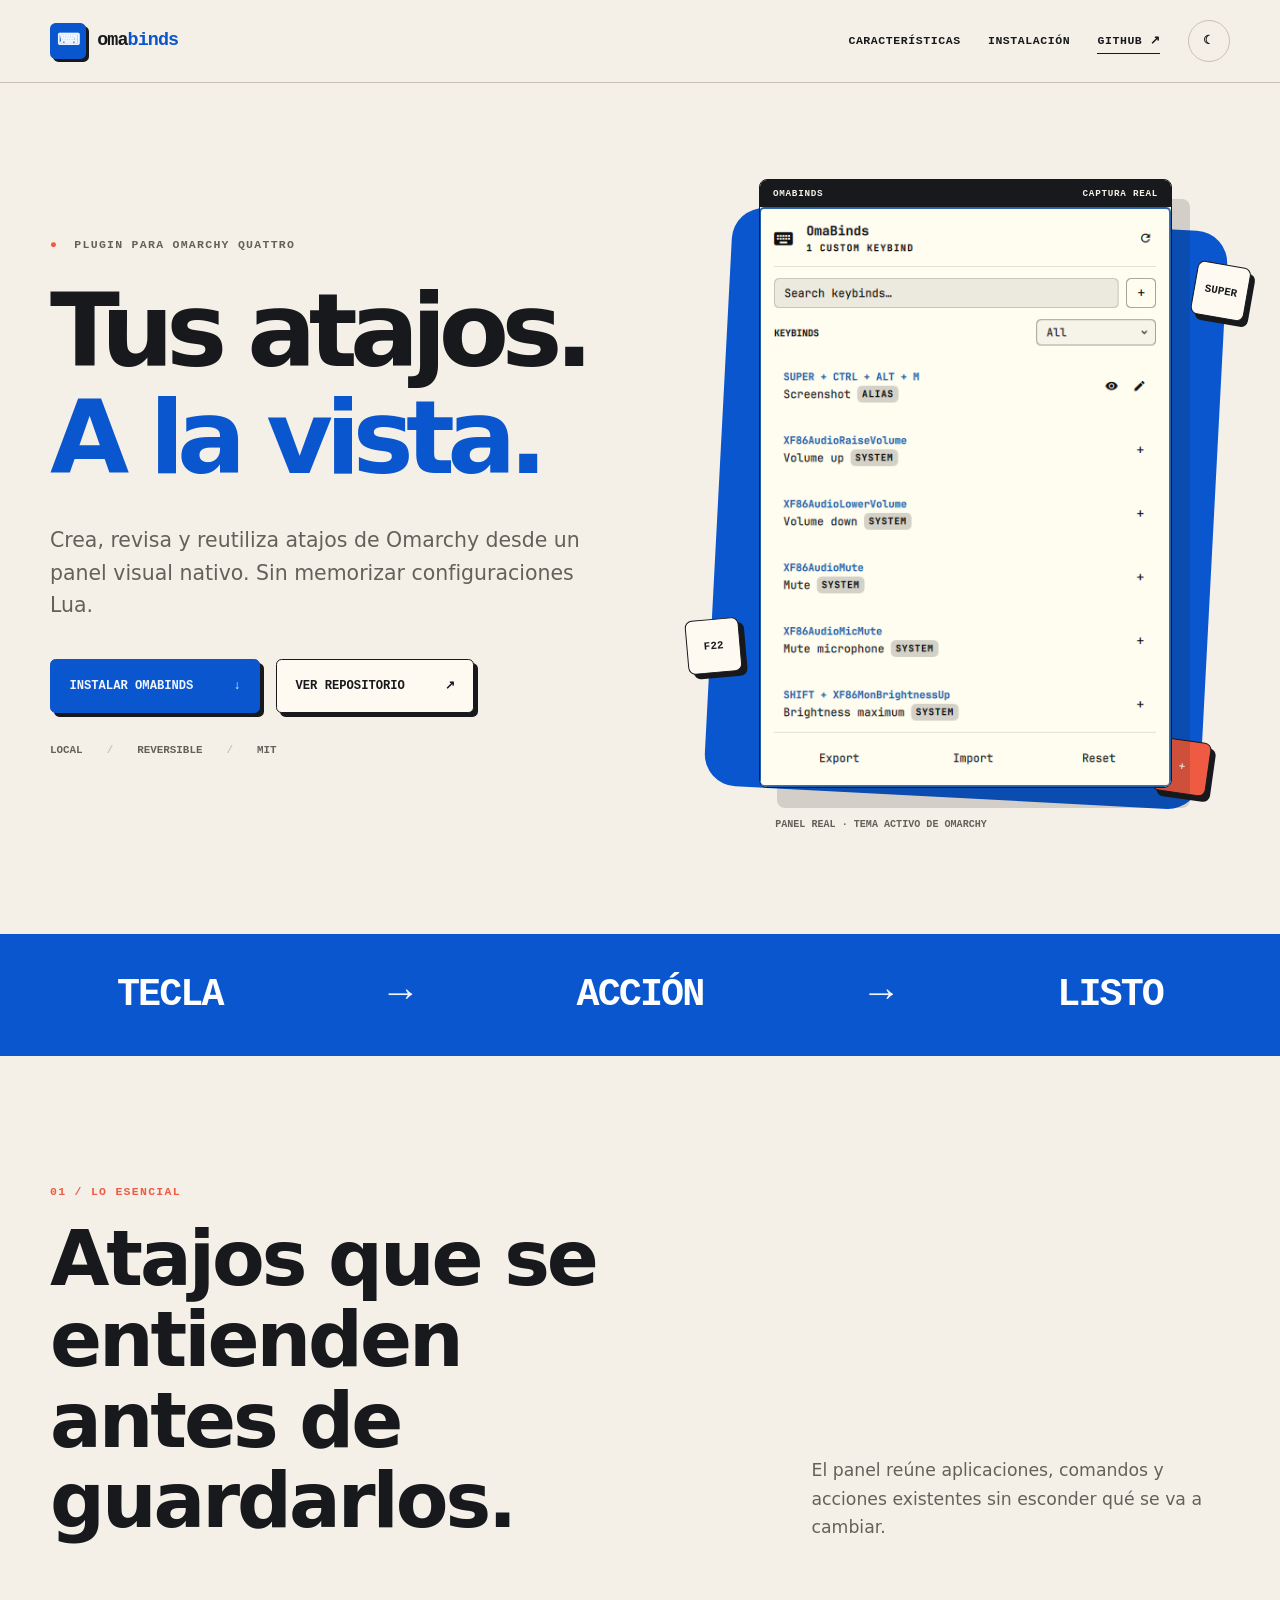
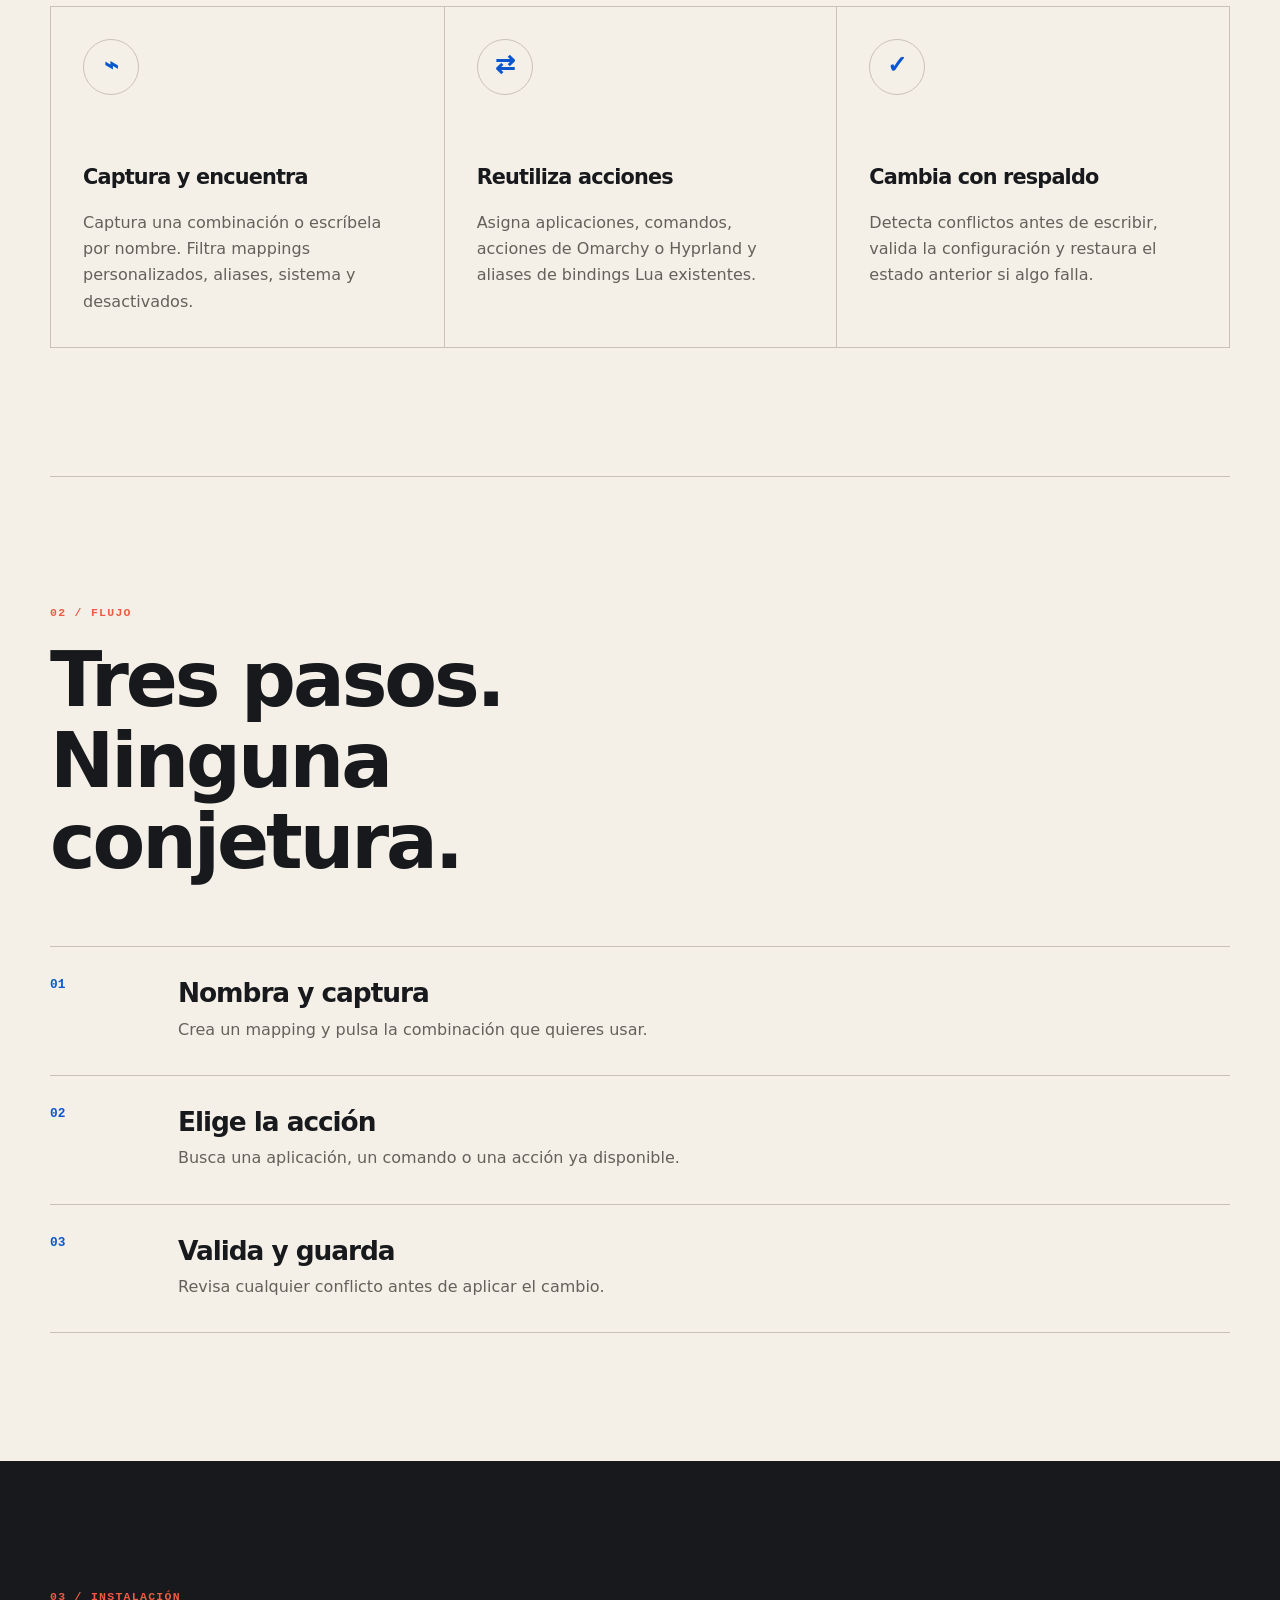
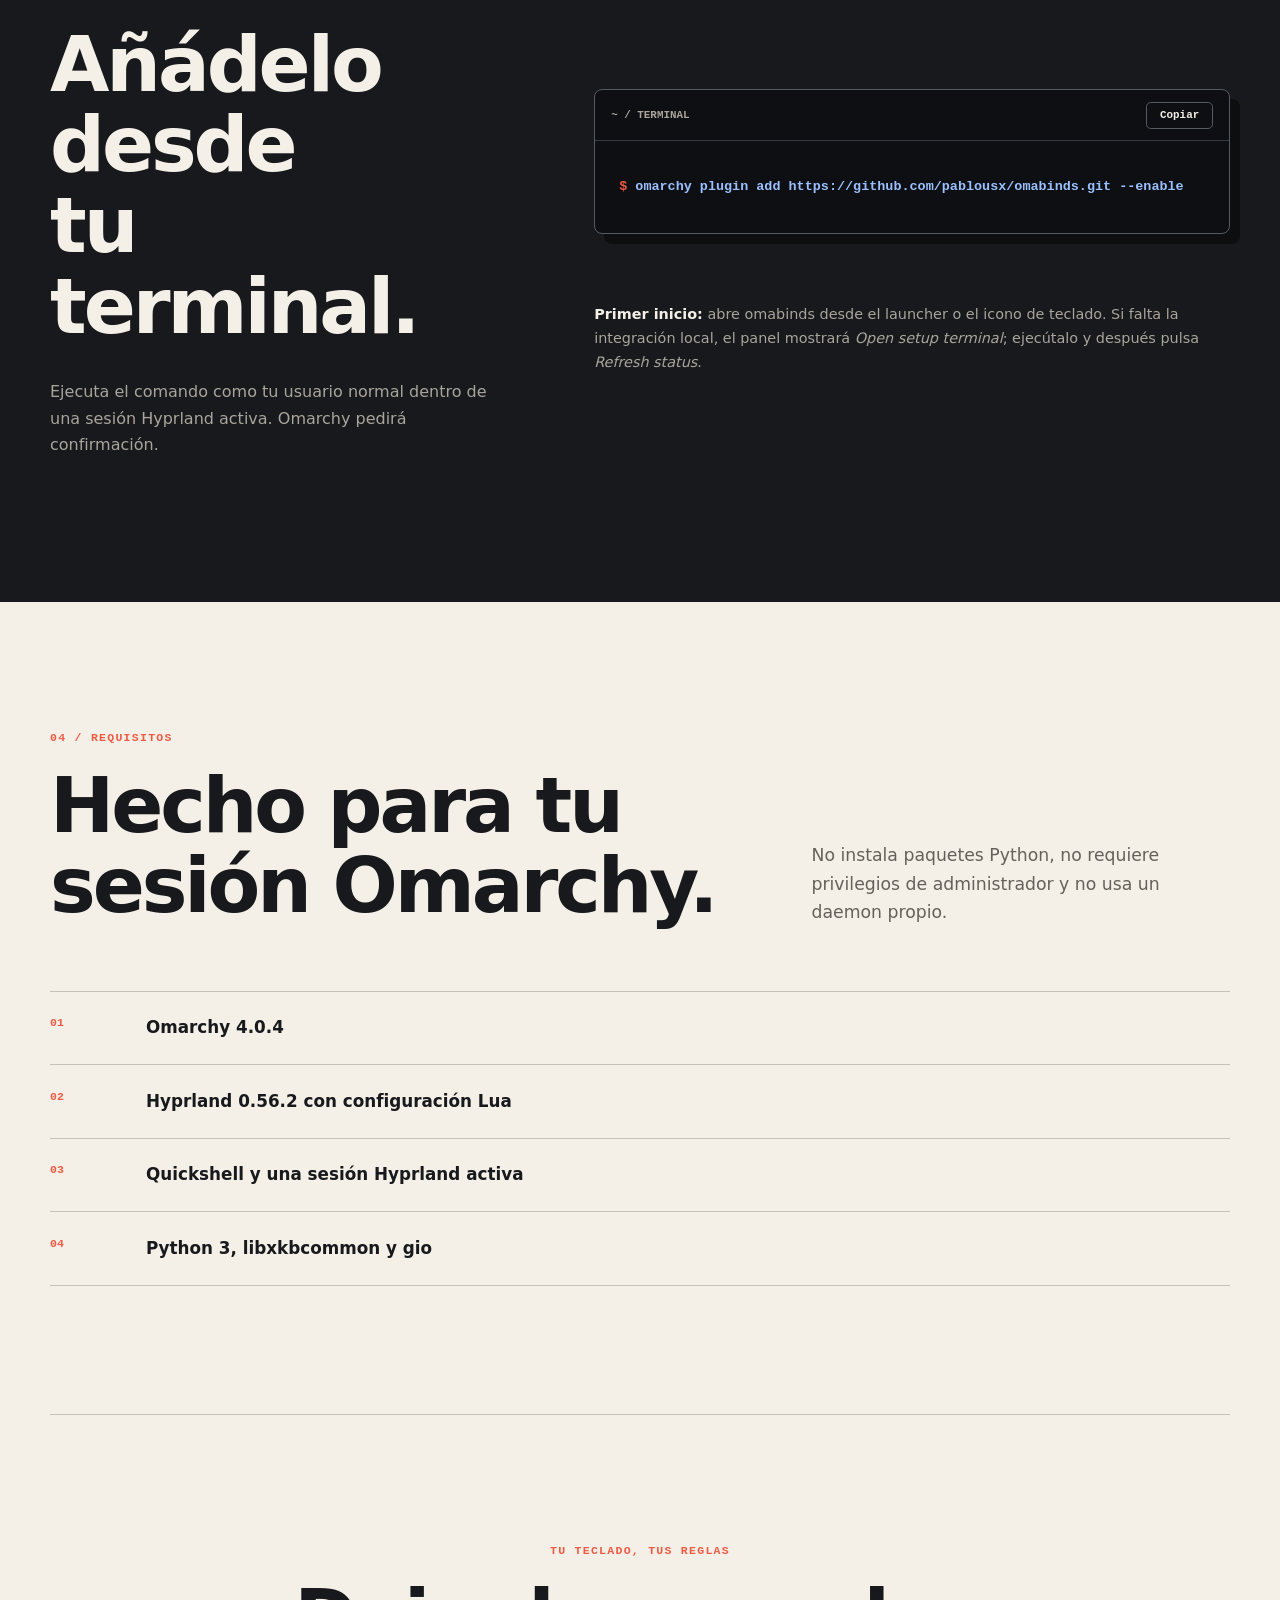
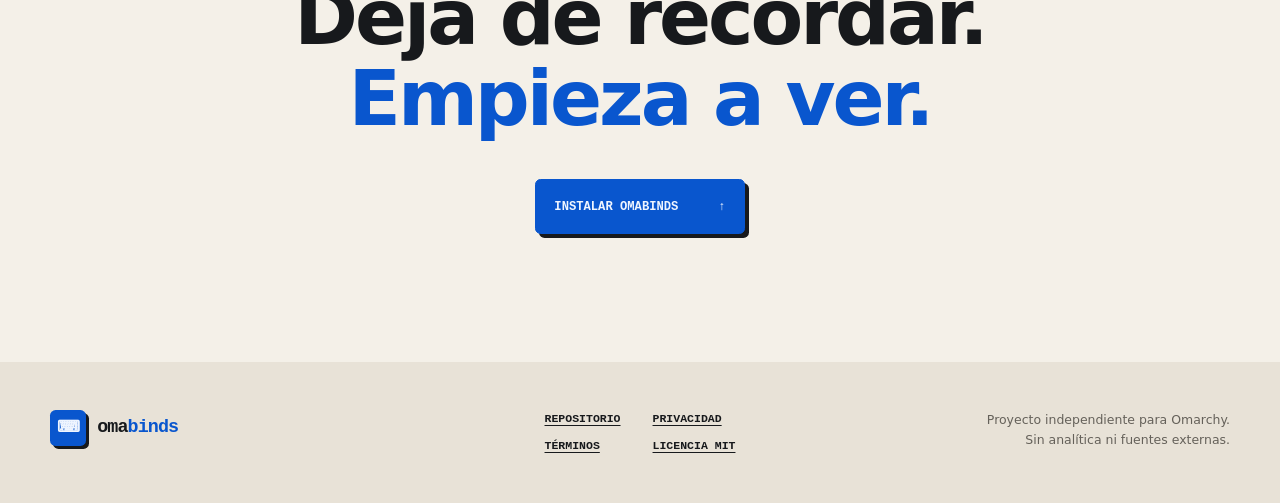
==== docs/index.html @ 2cf9dc83 "Add omabinds project website" ====
<!doctype html>
<html lang="es" data-theme="auto">
  <head>
    <meta charset="utf-8" />
    <meta name="viewport" content="width=device-width, initial-scale=1" />
    <meta name="description" content="Crea, revisa y reutiliza atajos de Omarchy desde un panel visual nativo." />
    <meta name="theme-color" content="#f4f0e8" />
    <meta name="referrer" content="strict-origin-when-cross-origin" />
    <meta property="og:type" content="website" />
    <meta property="og:title" content="omabinds — Tus atajos, a la vista" />
    <meta property="og:description" content="Un panel visual para crear y mantener atajos de Omarchy." />
    <meta property="og:url" content="https://pablousx.github.io/omabinds/" />
    <link rel="canonical" href="https://pablousx.github.io/omabinds/" />
    <link rel="icon" href="assets/favicon.svg" type="image/svg+xml" />
    <link rel="stylesheet" href="assets/site.css" />
    <script src="assets/site.js" defer></script>
    <title>omabinds — Tus atajos, a la vista</title>
  </head>
  <body>
    <a class="skip-link" href="#contenido">Saltar al contenido</a>
    <header class="site-header">
      <div class="shell header-inner">
        <a class="brand" href="index.html" aria-label="Inicio de omabinds">
          <span class="brand-key" aria-hidden="true">⌨</span>
          <span>oma<span>binds</span></span>
        </a>
        <nav class="site-nav" aria-label="Navegación principal">
          <a href="#caracteristicas">Características</a>
          <a href="#instalacion">Instalación</a>
          <a class="repo-link" href="https://github.com/pablousx/omabinds">GitHub <span aria-hidden="true">↗</span></a>
          <button class="theme-toggle" type="button" data-theme-toggle hidden>
            <span aria-hidden="true" data-theme-icon>◐</span>
            <span class="sr-only" data-theme-label>Cambiar tema</span>
          </button>
        </nav>
      </div>
    </header>

    <main id="contenido" tabindex="-1">
      <section class="hero shell" aria-labelledby="hero-title">
        <div class="hero-copy">
          <p class="kicker"><span aria-hidden="true">●</span> Plugin para Omarchy Quattro</p>
          <h1 id="hero-title">Tus atajos.<br /><span>A la vista.</span></h1>
          <p class="lede">Crea, revisa y reutiliza atajos de Omarchy desde un panel visual nativo. Sin memorizar configuraciones Lua.</p>
          <div class="hero-actions">
            <a class="button primary" href="#instalacion">Instalar omabinds <span aria-hidden="true">↓</span></a>
            <a class="button quiet" href="https://github.com/pablousx/omabinds">Ver repositorio <span aria-hidden="true">↗</span></a>
          </div>
          <ul class="hero-facts" aria-label="Resumen">
            <li>Local</li>
            <li>Reversible</li>
            <li>MIT</li>
          </ul>
        </div>

        <figure class="product-shot">
          <div class="shot-backdrop" aria-hidden="true">
            <span class="key key-a">SUPER</span>
            <span class="key key-b">F22</span>
            <span class="key key-c">+</span>
          </div>
          <div class="shot-frame">
            <div class="shot-bar"><span>omabinds</span><span>captura real</span></div>
            <img src="preview.png" width="439" height="620" alt="Panel real de omabinds mostrando un atajo personalizado y acciones del sistema" />
          </div>
          <figcaption>Panel real · Tema activo de Omarchy</figcaption>
        </figure>
      </section>

      <section class="statement" aria-label="Propuesta">
        <div class="shell statement-inner">
          <p>TECLA</p><span aria-hidden="true">→</span><p>ACCIÓN</p><span aria-hidden="true">→</span><p>LISTO</p>
        </div>
      </section>

      <section class="section shell" id="caracteristicas" aria-labelledby="features-title">
        <div class="section-heading">
          <div><p class="section-index">01 / LO ESENCIAL</p><h2 id="features-title">Atajos que se entienden<br />antes de guardarlos.</h2></div>
          <p>El panel reúne aplicaciones, comandos y acciones existentes sin esconder qué se va a cambiar.</p>
        </div>
        <div class="feature-grid">
          <article>
            <span class="feature-icon" aria-hidden="true">⌁</span>
            <h3>Captura y encuentra</h3>
            <p>Captura una combinación o escríbela por nombre. Filtra mappings personalizados, aliases, sistema y desactivados.</p>
          </article>
          <article>
            <span class="feature-icon" aria-hidden="true">⇄</span>
            <h3>Reutiliza acciones</h3>
            <p>Asigna aplicaciones, comandos, acciones de Omarchy o Hyprland y aliases de bindings Lua existentes.</p>
          </article>
          <article>
            <span class="feature-icon" aria-hidden="true">✓</span>
            <h3>Cambia con respaldo</h3>
            <p>Detecta conflictos antes de escribir, valida la configuración y restaura el estado anterior si algo falla.</p>
          </article>
        </div>
      </section>

      <section class="section workflow shell" aria-labelledby="workflow-title">
        <div class="section-heading">
          <div><p class="section-index">02 / FLUJO</p><h2 id="workflow-title">Tres pasos.<br />Ninguna conjetura.</h2></div>
        </div>
        <ol class="steps">
          <li><span>01</span><div><h3>Nombra y captura</h3><p>Crea un mapping y pulsa la combinación que quieres usar.</p></div></li>
          <li><span>02</span><div><h3>Elige la acción</h3><p>Busca una aplicación, un comando o una acción ya disponible.</p></div></li>
          <li><span>03</span><div><h3>Valida y guarda</h3><p>Revisa cualquier conflicto antes de aplicar el cambio.</p></div></li>
        </ol>
      </section>

      <section class="install-section" id="instalacion" aria-labelledby="install-title">
        <div class="shell install-grid">
          <div>
            <p class="section-index">03 / INSTALACIÓN</p>
            <h2 id="install-title">Añádelo desde<br />tu terminal.</h2>
            <p class="install-intro">Ejecuta el comando como tu usuario normal dentro de una sesión Hyprland activa. Omarchy pedirá confirmación.</p>
          </div>
          <div>
            <div class="terminal">
              <div class="terminal-head"><span>~ / terminal</span><button type="button" data-copy hidden>Copiar</button></div>
              <pre><code id="install-command">omarchy plugin add https://github.com/pablousx/omabinds.git --enable</code></pre>
            </div>
            <p class="copy-status" data-copy-status role="status"></p>
            <p class="setup-note"><strong>Primer inicio:</strong> abre omabinds desde el launcher o el icono de teclado. Si falta la integración local, el panel mostrará <em>Open setup terminal</em>; ejecútalo y después pulsa <em>Refresh status</em>.</p>
          </div>
        </div>
      </section>

      <section class="section requirements shell" aria-labelledby="requirements-title">
        <div class="section-heading">
          <div><p class="section-index">04 / REQUISITOS</p><h2 id="requirements-title">Hecho para tu<br />sesión Omarchy.</h2></div>
          <p>No instala paquetes Python, no requiere privilegios de administrador y no usa un daemon propio.</p>
        </div>
        <ul class="requirement-list">
          <li><span>01</span><strong>Omarchy 4.0.4</strong></li>
          <li><span>02</span><strong>Hyprland 0.56.2 con configuración Lua</strong></li>
          <li><span>03</span><strong>Quickshell y una sesión Hyprland activa</strong></li>
          <li><span>04</span><strong>Python 3, libxkbcommon y gio</strong></li>
        </ul>
      </section>

      <section class="closing">
        <div class="shell closing-inner">
          <p class="section-index">TU TECLADO, TUS REGLAS</p>
          <h2>Deja de recordar.<br /><span>Empieza a ver.</span></h2>
          <a class="button primary" href="#instalacion">Instalar omabinds <span aria-hidden="true">↑</span></a>
        </div>
      </section>
    </main>

    <footer class="site-footer">
      <div class="shell footer-grid">
        <a class="brand" href="index.html"><span class="brand-key" aria-hidden="true">⌨</span><span>oma<span>binds</span></span></a>
        <nav aria-label="Enlaces del proyecto">
          <a href="https://github.com/pablousx/omabinds">Repositorio</a>
          <a href="privacy.html">Privacidad</a>
          <a href="terms.html">Términos</a>
          <a href="LICENSE.txt">Licencia MIT</a>
        </nav>
        <p>Proyecto independiente para Omarchy.<br />Sin analítica ni fuentes externas.</p>
      </div>
    </footer>
  </body>
</html>
---- docs/assets/site.css ----
:root {
  color-scheme: light dark;
  --paper: #f4f0e8;
  --paper-2: #e8e2d7;
  --ink: #17191c;
  --muted: #65615a;
  --line: #c9c1b5;
  --blue: #0956ce;
  --blue-ink: #eff5ff;
  --coral: #ef5a42;
  --panel: #fffaf1;
  --shadow: rgba(24, 22, 18, 0.15);
  --mono: ui-monospace, "SFMono-Regular", Consolas, "Liberation Mono", monospace;
  --sans: Inter, ui-sans-serif, system-ui, -apple-system, BlinkMacSystemFont, "Segoe UI", sans-serif;
}

@media (prefers-color-scheme: dark) {
  :root:not([data-theme="light"]) {
    --paper: #101318;
    --paper-2: #191d23;
    --ink: #f1ede4;
    --muted: #aaa59c;
    --line: #353b43;
    --blue: #78aaff;
    --blue-ink: #0b1730;
    --coral: #ff755f;
    --panel: #151920;
    --shadow: rgba(0, 0, 0, 0.35);
  }
}

:root[data-theme="dark"] {
  --paper: #101318;
  --paper-2: #191d23;
  --ink: #f1ede4;
  --muted: #aaa59c;
  --line: #353b43;
  --blue: #78aaff;
  --blue-ink: #0b1730;
  --coral: #ff755f;
  --panel: #151920;
  --shadow: rgba(0, 0, 0, 0.35);
}

* { box-sizing: border-box; }
html { scroll-behavior: smooth; scroll-padding-top: 1rem; }
body { margin: 0; color: var(--ink); background: var(--paper); font: 16px/1.65 var(--sans); -webkit-font-smoothing: antialiased; }
a { color: inherit; text-underline-offset: .24em; }
button { color: inherit; font: inherit; }
img { display: block; max-width: 100%; height: auto; }
h1, h2, h3, p, figure { margin-top: 0; }
h1, h2, h3 { line-height: 1.05; letter-spacing: -.04em; }
.shell { width: min(1180px, calc(100% - 48px)); margin-inline: auto; }
.sr-only { position: absolute; width: 1px; height: 1px; padding: 0; margin: -1px; overflow: hidden; clip: rect(0, 0, 0, 0); white-space: nowrap; border: 0; }
.skip-link { position: fixed; z-index: 20; top: .75rem; left: .75rem; padding: .7rem 1rem; background: var(--ink); color: var(--paper); transform: translateY(-160%); }
.skip-link:focus { transform: none; }
:focus-visible { outline: 3px solid var(--coral); outline-offset: 4px; }
::selection { background: var(--coral); color: #111; }

.site-header { border-bottom: 1px solid var(--line); }
.header-inner { min-height: 82px; display: flex; align-items: center; justify-content: space-between; gap: 2rem; }
.brand { display: inline-flex; align-items: center; gap: .7rem; font: 800 1.15rem/1 var(--mono); text-decoration: none; letter-spacing: -.05em; }
.brand > span:last-child > span { color: var(--blue); }
.brand-key { display: grid; place-items: center; width: 2.25rem; aspect-ratio: 1; color: var(--blue-ink); background: var(--blue); border-radius: .35rem; font-size: 1rem; box-shadow: 3px 3px 0 var(--ink); }
.site-nav { display: flex; align-items: center; gap: 1.7rem; font: 700 .72rem/1 var(--mono); text-transform: uppercase; letter-spacing: .05em; }
.site-nav a { text-decoration: none; }
.site-nav a:hover { color: var(--blue); }
.repo-link { border-bottom: 1px solid currentColor; padding-block: .45rem; }
.theme-toggle { display: grid; place-items: center; width: 2.65rem; height: 2.65rem; padding: 0; border: 1px solid var(--line); border-radius: 50%; background: transparent; cursor: pointer; }
.theme-toggle:hover { border-color: var(--blue); color: var(--blue); }

.hero { min-height: 700px; display: grid; grid-template-columns: 1.03fr .97fr; align-items: center; gap: clamp(3rem, 7vw, 7rem); padding-block: 5rem 6.5rem; }
.kicker, .section-index { font: 800 .72rem/1.4 var(--mono); letter-spacing: .11em; text-transform: uppercase; }
.kicker { color: var(--muted); margin-bottom: 1.5rem; }
.kicker span { color: var(--coral); margin-right: .5rem; }
.hero h1 { margin: 0; font-size: clamp(4rem, 8vw, 7.5rem); font-weight: 850; letter-spacing: -.075em; }
.hero h1 span, .closing h2 span { color: var(--blue); }
.lede { max-width: 37rem; margin: 2rem 0 0; color: var(--muted); font-size: clamp(1.05rem, 1.6vw, 1.35rem); line-height: 1.6; }
.hero-actions { display: flex; flex-wrap: wrap; align-items: center; gap: 1rem; margin-top: 2.3rem; }
.button { min-height: 3.4rem; display: inline-flex; align-items: center; justify-content: space-between; gap: 2.5rem; padding: .85rem 1.15rem; border: 1px solid var(--ink); border-radius: .35rem; font: 800 .76rem/1 var(--mono); text-transform: uppercase; text-decoration: none; box-shadow: 4px 4px 0 var(--ink); transition: transform .15s ease, box-shadow .15s ease; }
.button:hover { transform: translate(-2px, -2px); box-shadow: 6px 6px 0 var(--ink); }
.button.primary { color: var(--blue-ink); background: var(--blue); border-color: var(--blue); }
.button.quiet { background: var(--panel); }
.hero-facts { display: flex; gap: 1.5rem; padding: 0; margin: 2rem 0 0; list-style: none; color: var(--muted); font: 700 .68rem/1 var(--mono); text-transform: uppercase; }
.hero-facts li + li::before { content: "/"; margin-right: 1.5rem; color: var(--line); }

.product-shot { position: relative; width: min(100%, 31rem); justify-self: center; margin: 0; padding: 1rem 2.6rem 0; }
.shot-backdrop { position: absolute; inset: 3.5rem 0 2rem; background: var(--blue); border-radius: 2rem; transform: rotate(3deg); }
.shot-frame { position: relative; overflow: hidden; width: min(100%, 439px); margin: auto; border: 1px solid var(--ink); border-radius: .5rem; background: #fffbef; box-shadow: 18px 20px 0 var(--shadow); }
.shot-bar { display: flex; justify-content: space-between; padding: .55rem .8rem; color: #f6f0e5; background: #17191c; font: 700 .58rem/1 var(--mono); text-transform: uppercase; letter-spacing: .08em; }
.shot-frame img { width: 100%; }
.product-shot figcaption { position: relative; margin: 2rem 0 0 1rem; color: var(--muted); font: 700 .63rem/1 var(--mono); text-transform: uppercase; }
.key { position: absolute; z-index: 2; display: grid; place-items: center; min-width: 3.4rem; min-height: 3.4rem; padding: .5rem; color: #17191c; background: #fffaf1; border: 1px solid #17191c; border-radius: .45rem; box-shadow: 5px 5px 0 #17191c; font: 800 .68rem/1 var(--mono); }
.key-a { top: 2rem; right: -1.4rem; transform: rotate(7deg); }
.key-b { left: -1.5rem; bottom: 7rem; transform: rotate(-8deg); }
.key-c { right: -.5rem; bottom: 1rem; color: #fff; background: var(--coral); transform: rotate(5deg); }

.statement { color: #fff; background: var(--blue); overflow: hidden; }
.statement-inner { min-height: 122px; display: flex; justify-content: space-around; align-items: center; gap: 2rem; font: 850 clamp(1.4rem, 3vw, 2.5rem)/1 var(--mono); letter-spacing: -.05em; }
.statement-inner p { margin: 0; }
.statement-inner span { color: var(--blue-ink); font-size: 2.5rem; }
.section { padding-block: 8rem; }
.section-heading { display: grid; grid-template-columns: 1.25fr .75fr; gap: 4rem; align-items: end; margin-bottom: 4rem; }
.section-index { margin-bottom: 1.2rem; color: var(--coral); }
.section-heading h2, .install-grid h2, .closing h2 { margin: 0; font-size: clamp(2.7rem, 6vw, 5rem); font-weight: 820; }
.section-heading > p { max-width: 31rem; margin: 0; color: var(--muted); font-size: 1.08rem; }
.feature-grid { display: grid; grid-template-columns: repeat(3, 1fr); border: 1px solid var(--line); }
.feature-grid article { min-height: 310px; padding: 2rem; }
.feature-grid article + article { border-left: 1px solid var(--line); }
.feature-icon { display: grid; place-items: center; width: 3.5rem; height: 3.5rem; margin-bottom: 4.5rem; color: var(--blue); border: 1px solid var(--line); border-radius: 50%; font: 800 1.5rem/1 var(--mono); }
.feature-grid h3 { font-size: 1.3rem; }
.feature-grid p { max-width: 25rem; margin: 0; color: var(--muted); }
.workflow { border-top: 1px solid var(--line); }
.steps { margin: 0; padding: 0; list-style: none; border-top: 1px solid var(--line); }
.steps li { display: grid; grid-template-columns: 6rem 1fr; align-items: start; gap: 2rem; padding: 2rem 0; border-bottom: 1px solid var(--line); }
.steps li > span { color: var(--blue); font: 800 .8rem/1 var(--mono); }
.steps h3 { margin: 0 0 .6rem; font-size: 1.65rem; }
.steps p { margin: 0; color: var(--muted); }

.install-section { padding-block: 8rem; color: #f4f0e8; background: #17191c; }
.install-grid { display: grid; grid-template-columns: .82fr 1.18fr; gap: clamp(3rem, 8vw, 8rem); align-items: center; }
.install-intro { max-width: 28rem; margin-top: 2rem; color: #aaa59c; }
.terminal { overflow: hidden; border: 1px solid #555b63; border-radius: .5rem; background: #0d0f13; box-shadow: 10px 10px 0 rgba(0,0,0,.45); }
.terminal-head { display: flex; justify-content: space-between; align-items: center; min-height: 3.2rem; padding: .6rem 1rem; color: #aaa59c; border-bottom: 1px solid #353b43; font: 700 .68rem/1 var(--mono); text-transform: uppercase; }
.terminal-head button { padding: .45rem .8rem; color: #f4f0e8; border: 1px solid #555b63; border-radius: .3rem; background: transparent; cursor: pointer; }
.terminal-head button:hover { color: #0d0f13; background: var(--coral); border-color: var(--coral); }
.terminal pre { overflow-x: auto; margin: 0; padding: 2.1rem 1.5rem; color: #9ac0ff; font: 700 .84rem/1.8 var(--mono); }
.terminal code::before { content: "$ "; color: var(--coral); }
.copy-status { min-height: 1.7rem; margin: .85rem 0 0; color: #aaa59c; font: .72rem/1.5 var(--mono); }
.setup-note { margin: 1.8rem 0 0; color: #aaa59c; font-size: .9rem; }
.setup-note strong { color: #f4f0e8; }
.requirements { border-bottom: 1px solid var(--line); }
.requirement-list { margin: 0; padding: 0; list-style: none; border-top: 1px solid var(--line); }
.requirement-list li { display: grid; grid-template-columns: 5rem 1fr; gap: 1rem; padding: 1.4rem 0; border-bottom: 1px solid var(--line); }
.requirement-list span { color: var(--coral); font: 800 .72rem/1.6 var(--mono); }
.requirement-list strong { font-size: 1.05rem; }
.closing { padding-block: 8rem; text-align: center; }
.closing-inner { display: flex; flex-direction: column; align-items: center; }
.closing h2 { margin-bottom: 2.5rem; }

.site-footer { padding-block: 3rem; background: var(--paper-2); }
.footer-grid { display: grid; grid-template-columns: 1fr auto 1fr; align-items: start; gap: 3rem; }
.site-footer nav { display: grid; grid-template-columns: repeat(2, auto); gap: .65rem 2rem; font: 700 .72rem/1.5 var(--mono); text-transform: uppercase; }
.site-footer nav a:hover { color: var(--blue); }
.site-footer p { justify-self: end; margin: 0; color: var(--muted); font-size: .78rem; text-align: right; }

.legal-main { padding-block: 5rem 8rem; }
.legal-hero { max-width: 800px; margin-bottom: 4rem; }
.breadcrumb { color: var(--muted); font: 700 .72rem/1.5 var(--mono); text-transform: uppercase; }
.legal-hero h1 { margin: 1.5rem 0; font-size: clamp(3.4rem, 8vw, 7rem); }
.legal-hero .lede { margin-top: 0; }
.legal-layout { display: grid; grid-template-columns: 14rem minmax(0, 48rem); gap: clamp(3rem, 8vw, 8rem); align-items: start; }
.legal-nav { position: sticky; top: 2rem; display: grid; gap: .8rem; font: 700 .68rem/1.5 var(--mono); text-transform: uppercase; }
.legal-nav a { color: var(--muted); text-decoration: none; }
.legal-nav a:hover { color: var(--blue); }
.legal-body section { padding-block: 2rem; border-top: 1px solid var(--line); }
.legal-body h2 { font-size: 1.7rem; }
.legal-body p, .legal-body li { color: var(--muted); }
.legal-body strong, .legal-body a { color: var(--ink); }
.legal-callout { padding: 1.5rem; margin-bottom: 2rem; border-left: 5px solid var(--blue); background: var(--paper-2); }
.legal-callout p { margin: 0; }
.legal-end { display: flex; justify-content: space-between; gap: 2rem; padding-top: 2rem; border-top: 1px solid var(--line); font: 700 .72rem/1.5 var(--mono); text-transform: uppercase; }

@media (max-width: 850px) {
  .site-nav > a:not(.repo-link) { display: none; }
  .hero { min-height: 0; grid-template-columns: 1fr; padding-block: 4rem; }
  .hero-copy { max-width: 650px; }
  .product-shot { width: min(100%, 28rem); }
  .section-heading, .install-grid { grid-template-columns: 1fr; gap: 2rem; }
  .feature-grid { grid-template-columns: 1fr; }
  .feature-grid article { min-height: auto; }
  .feature-grid article + article { border-left: 0; border-top: 1px solid var(--line); }
  .feature-icon { margin-bottom: 2.5rem; }
  .footer-grid { grid-template-columns: 1fr 1fr; }
  .site-footer p { grid-column: 1 / -1; justify-self: start; text-align: left; }
  .legal-layout { grid-template-columns: 1fr; }
  .legal-nav { position: static; }
}

@media (max-width: 560px) {
  .shell { width: min(100% - 30px, 1180px); }
  .header-inner { min-height: 70px; }
  .site-nav { gap: .75rem; }
  .repo-link { font-size: 0; }
  .repo-link span { font-size: 1rem; }
  .hero { padding-block: 3.2rem 4.5rem; }
  .hero h1 { font-size: clamp(3.2rem, 17vw, 5rem); }
  .hero-actions { align-items: stretch; flex-direction: column; }
  .button { width: 100%; }
  .hero-facts { gap: .7rem; }
  .hero-facts li + li::before { margin-right: .7rem; }
  .product-shot { padding-inline: 1.5rem; }
  .key-a { right: .75rem; }
  .key-b { left: -.3rem; }
  .key-c { right: .5rem; }
  .statement-inner { min-height: 90px; gap: .6rem; font-size: 1rem; }
  .statement-inner span { font-size: 1.4rem; }
  .section, .install-section, .closing { padding-block: 5rem; }
  .section-heading { margin-bottom: 2.5rem; }
  .section-heading h2, .install-grid h2, .closing h2 { font-size: 2.8rem; }
  .steps li { grid-template-columns: 2.5rem 1fr; gap: .5rem; }
  .terminal pre { padding: 1.5rem 1rem; font-size: .72rem; white-space: pre-wrap; overflow-wrap: anywhere; }
  .requirement-list li { grid-template-columns: 2.5rem 1fr; }
  .footer-grid { grid-template-columns: 1fr; }
  .site-footer nav { grid-template-columns: 1fr 1fr; }
  .legal-main { padding-block: 3rem 5rem; }
  .legal-end { flex-direction: column; }
}

@media (prefers-reduced-motion: reduce) {
  html { scroll-behavior: auto; }
  *, *::before, *::after { transition-duration: .01ms !important; animation-duration: .01ms !important; }
}

@media (forced-colors: active) {
  .brand-key, .button, .shot-backdrop, .statement { forced-color-adjust: none; }
}
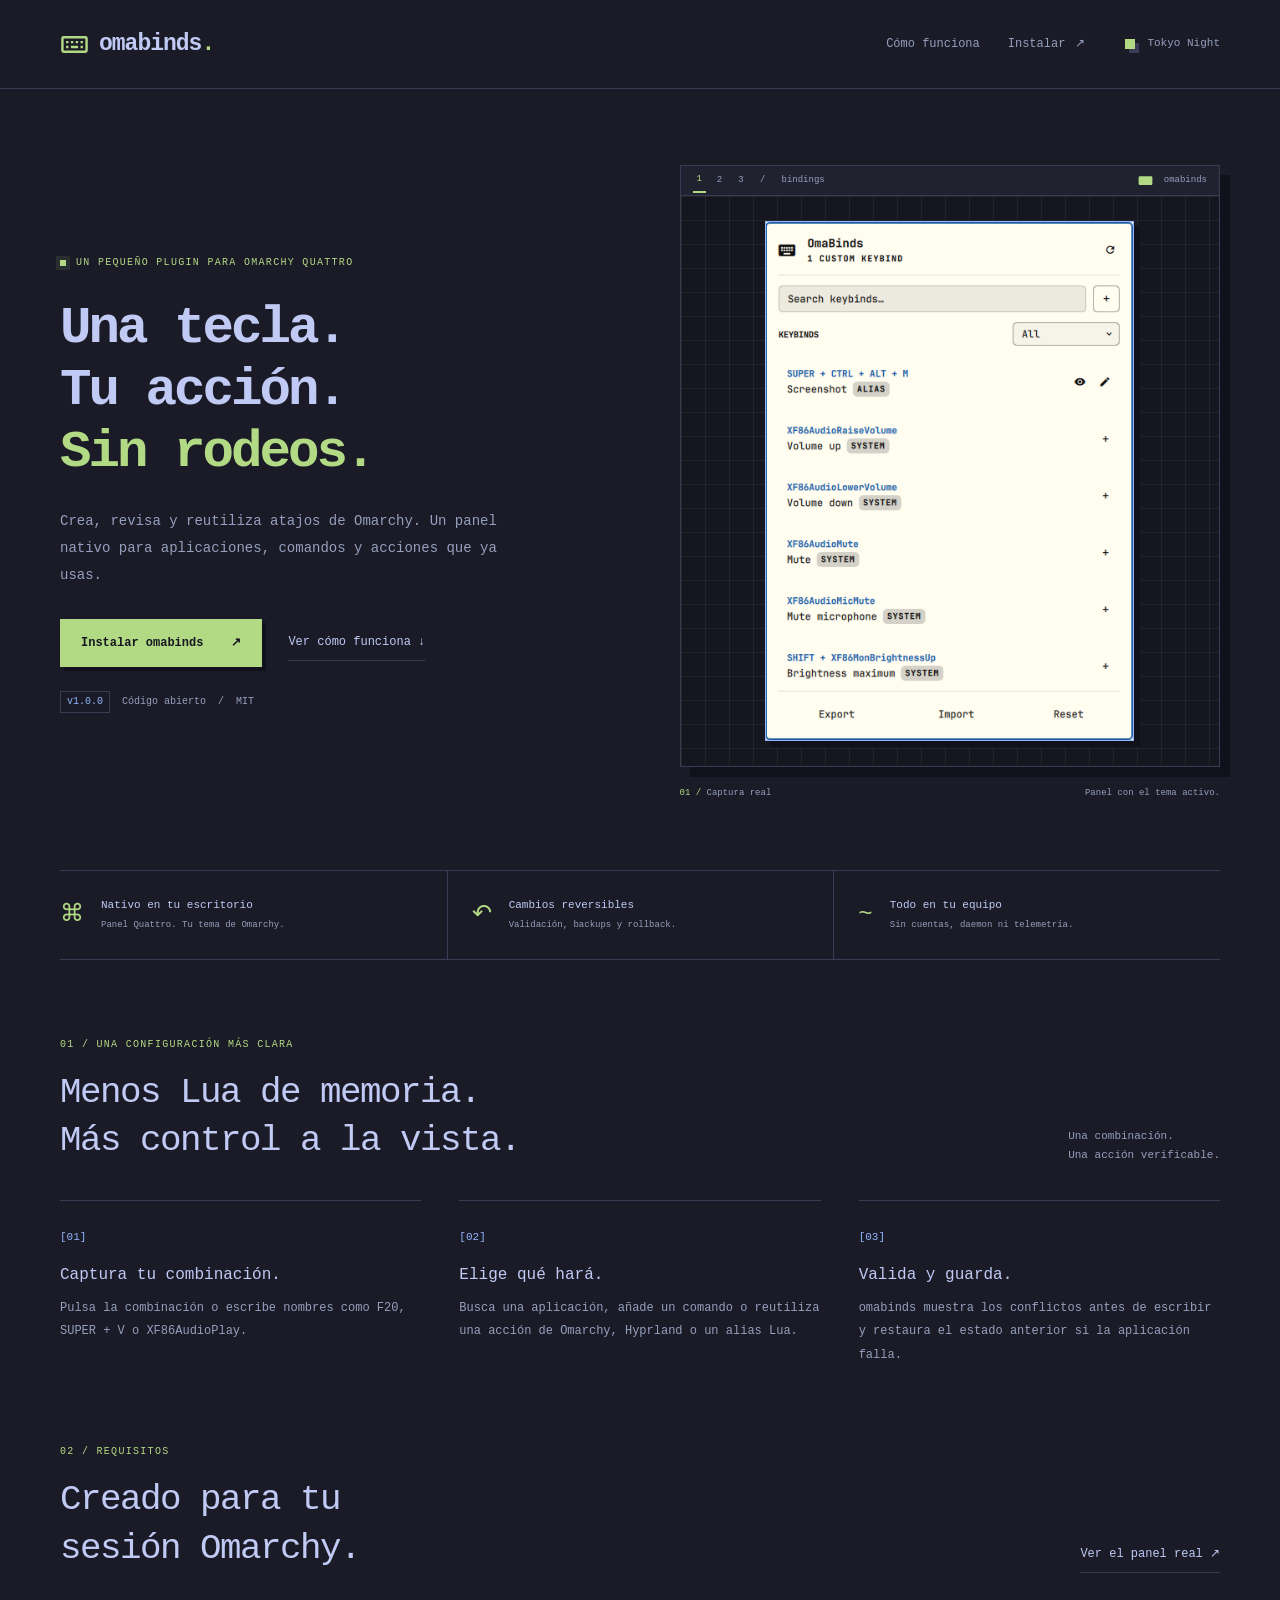
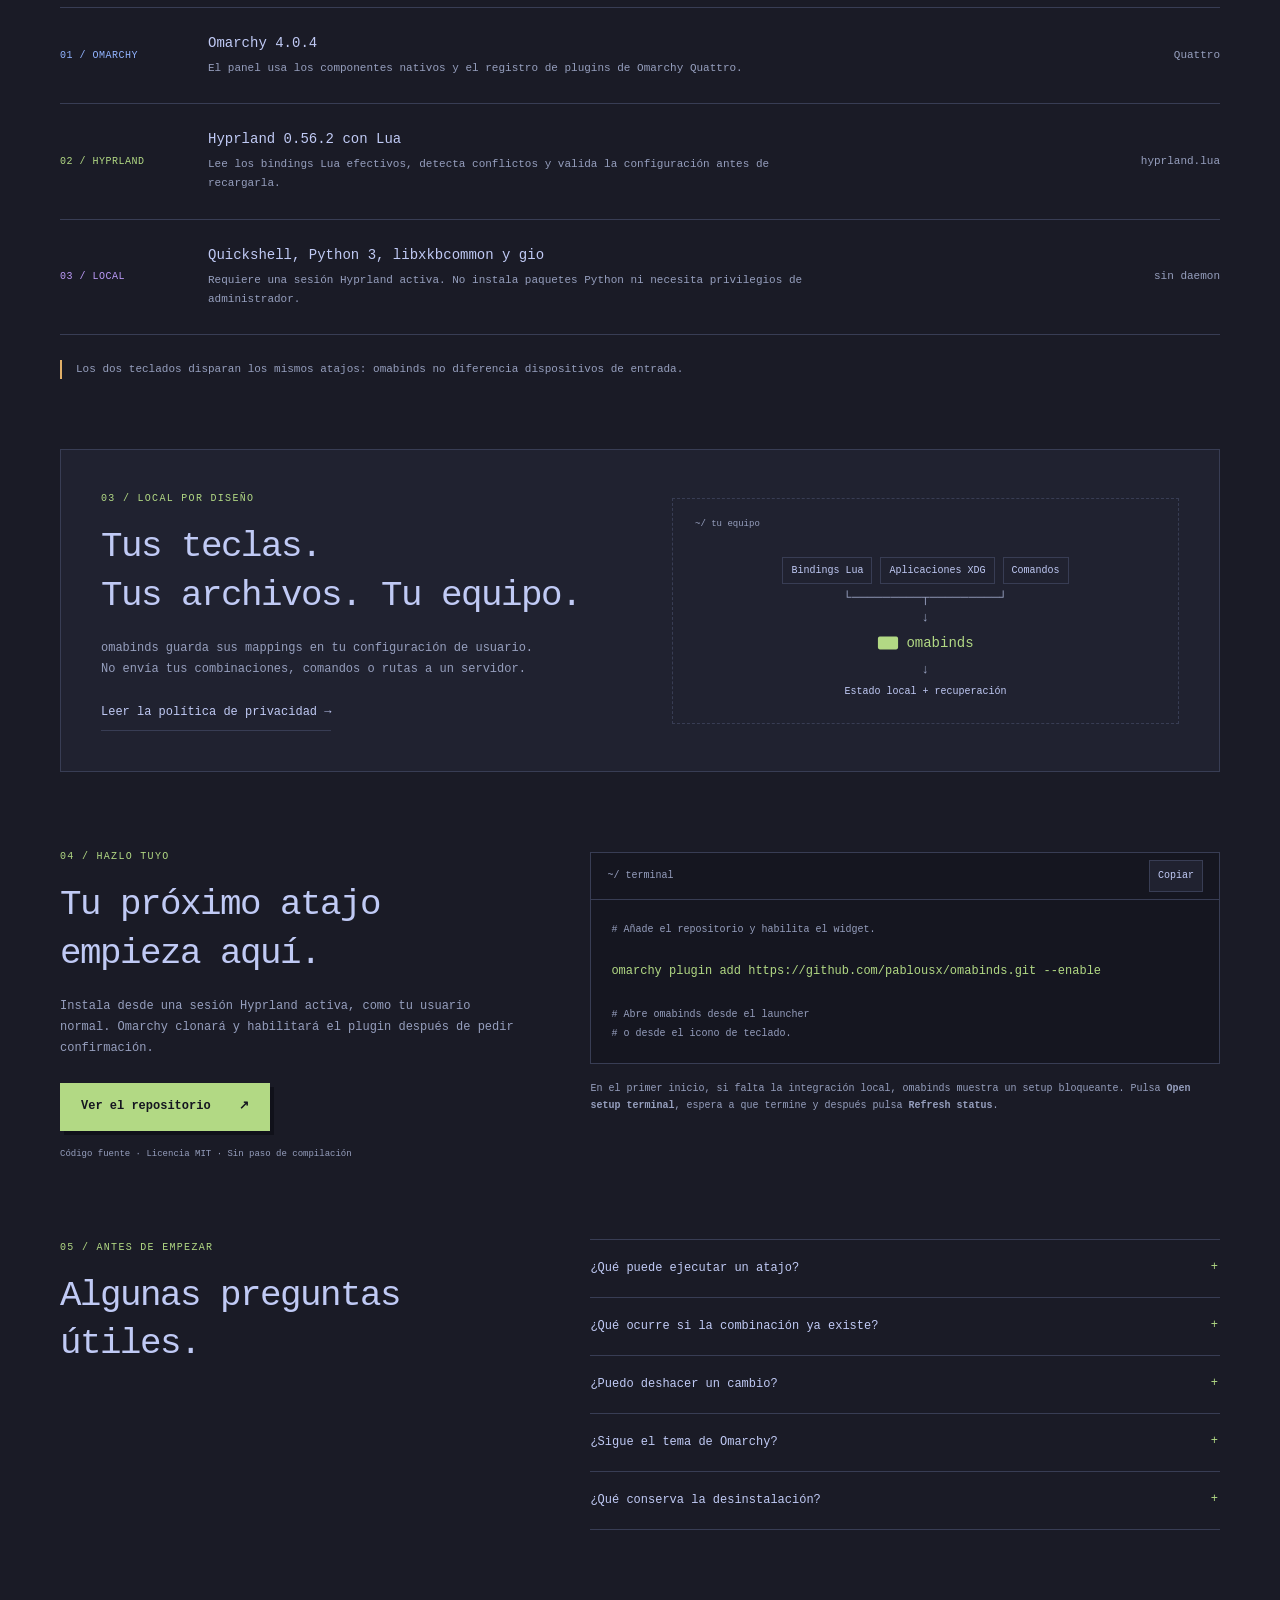
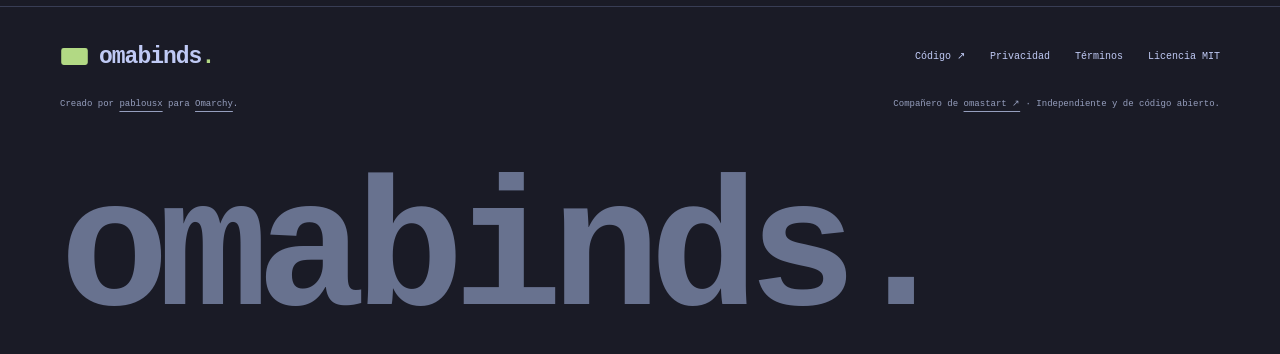
==== commit 70648bbf: "Match omastart website UI" ====
--- a/docs/index.html
+++ b/docs/index.html
@@ -1,163 +1,149 @@
 <!doctype html>
-<html lang="es" data-theme="auto">
+<html lang="es" data-theme="night">
   <head>
     <meta charset="utf-8" />
     <meta name="viewport" content="width=device-width, initial-scale=1" />
     <meta name="description" content="Crea, revisa y reutiliza atajos de Omarchy desde un panel visual nativo." />
-    <meta name="theme-color" content="#f4f0e8" />
+    <meta name="theme-color" content="#1a1b26" />
     <meta name="referrer" content="strict-origin-when-cross-origin" />
     <meta property="og:type" content="website" />
-    <meta property="og:title" content="omabinds — Tus atajos, a la vista" />
-    <meta property="og:description" content="Un panel visual para crear y mantener atajos de Omarchy." />
+    <meta property="og:title" content="omabinds — Una tecla. Tu acción." />
+    <meta property="og:description" content="Crea, revisa y reutiliza atajos de Omarchy desde un panel visual nativo." />
+    <meta property="og:site_name" content="omabinds" />
     <meta property="og:url" content="https://pablousx.github.io/omabinds/" />
     <link rel="canonical" href="https://pablousx.github.io/omabinds/" />
+    <title>omabinds — Una tecla. Tu acción.</title>
     <link rel="icon" href="assets/favicon.svg" type="image/svg+xml" />
     <link rel="stylesheet" href="assets/site.css" />
     <script src="assets/site.js" defer></script>
-    <title>omabinds — Tus atajos, a la vista</title>
   </head>
   <body>
-    <a class="skip-link" href="#contenido">Saltar al contenido</a>
+    <a class="skip-link" href="#main">Saltar al contenido</a>
     <header class="site-header">
-      <div class="shell header-inner">
+      <div class="container header-inner">
         <a class="brand" href="index.html" aria-label="Inicio de omabinds">
-          <span class="brand-key" aria-hidden="true">⌨</span>
-          <span>oma<span>binds</span></span>
+          <svg viewBox="0 0 24 24" fill="currentColor" aria-hidden="true"><path d="M3 5h18a2 2 0 0 1 2 2v10a2 2 0 0 1-2 2H3a2 2 0 0 1-2-2V7a2 2 0 0 1 2-2Zm0 2v10h18V7H3Zm2 2h2v2H5V9Zm4 0h2v2H9V9Zm4 0h2v2h-2V9Zm4 0h2v2h-2V9ZM5 13h2v2H5v-2Zm4 0h6v2H9v-2Zm8 0h2v2h-2v-2Z" /></svg>
+          <span>omabinds<span class="accent">.</span></span>
         </a>
         <nav class="site-nav" aria-label="Navegación principal">
-          <a href="#caracteristicas">Características</a>
-          <a href="#instalacion">Instalación</a>
-          <a class="repo-link" href="https://github.com/pablousx/omabinds">GitHub <span aria-hidden="true">↗</span></a>
-          <button class="theme-toggle" type="button" data-theme-toggle hidden>
-            <span aria-hidden="true" data-theme-icon>◐</span>
-            <span class="sr-only" data-theme-label>Cambiar tema</span>
+          <a class="wide-link" href="index.html#how-it-works">Cómo funciona</a>
+          <a href="index.html#install">Instalar <span aria-hidden="true">↗</span></a>
+          <button class="theme-button" type="button" data-theme-toggle hidden aria-label="Cambiar al tema Everforest">
+            <span class="theme-swatch" aria-hidden="true"></span><span data-theme-name>Tokyo Night</span>
           </button>
         </nav>
       </div>
     </header>
-
-    <main id="contenido" tabindex="-1">
-      <section class="hero shell" aria-labelledby="hero-title">
-        <div class="hero-copy">
-          <p class="kicker"><span aria-hidden="true">●</span> Plugin para Omarchy Quattro</p>
-          <h1 id="hero-title">Tus atajos.<br /><span>A la vista.</span></h1>
-          <p class="lede">Crea, revisa y reutiliza atajos de Omarchy desde un panel visual nativo. Sin memorizar configuraciones Lua.</p>
-          <div class="hero-actions">
-            <a class="button primary" href="#instalacion">Instalar omabinds <span aria-hidden="true">↓</span></a>
-            <a class="button quiet" href="https://github.com/pablousx/omabinds">Ver repositorio <span aria-hidden="true">↗</span></a>
+    <main id="main" tabindex="-1">
+      <div class="container">
+        <section class="hero" aria-labelledby="hero-title">
+          <div class="hero-copy">
+            <p class="eyebrow"><span class="status-dot" aria-hidden="true"></span> Un pequeño plugin para Omarchy Quattro</p>
+            <h1 id="hero-title">Una tecla.<br />Tu acción.<br /><span class="accent">Sin rodeos.</span></h1>
+            <p class="lede">Crea, revisa y reutiliza atajos de Omarchy. Un panel nativo para aplicaciones, comandos y acciones que ya usas.</p>
+            <div class="hero-actions">
+              <a class="button" href="#install">Instalar omabinds <span aria-hidden="true">↗</span></a>
+              <a class="text-link" href="#how-it-works">Ver cómo funciona <span aria-hidden="true">↓</span></a>
+            </div>
+            <p class="release"><span>v1.0.0</span> Código abierto <span aria-hidden="true">/</span> MIT</p>
           </div>
-          <ul class="hero-facts" aria-label="Resumen">
-            <li>Local</li>
-            <li>Reversible</li>
-            <li>MIT</li>
-          </ul>
+          <figure class="preview actual-preview" aria-label="Captura real del panel de omabinds">
+            <div class="desktop">
+              <div class="desktop-bar" aria-hidden="true">
+                <span><b>1</b> &nbsp; 2 &nbsp; 3 &nbsp; / &nbsp; bindings</span>
+                <span><svg viewBox="0 0 24 24" fill="currentColor" aria-hidden="true"><path d="M3 5h18a2 2 0 0 1 2 2v10a2 2 0 0 1-2 2H3a2 2 0 0 1-2-2V7a2 2 0 0 1 2-2Zm2 4h2v2H5V9Zm4 0h2v2H9V9Zm4 0h2v2h-2V9Zm4 0h2v2h-2V9ZM5 13h2v2H5v-2Zm4 0h6v2H9v-2Zm8 0h2v2h-2v-2Z" /></svg>&nbsp; omabinds</span>
+              </div>
+              <div class="wallpaper" aria-hidden="true"><span>⌘</span></div>
+              <div class="actual-window"><img src="preview.png" width="439" height="620" alt="Panel real de omabinds con un atajo personalizado y acciones del sistema" /></div>
+            </div>
+            <figcaption><span><span class="accent">01 /</span> Captura real</span><span>Panel con el tema activo.</span></figcaption>
+          </figure>
+        </section>
+        <div class="principles" aria-label="Resumen">
+          <div><span class="principle-mark" aria-hidden="true">⌘</span><p>Nativo en tu escritorio<small>Panel Quattro. Tu tema de Omarchy.</small></p></div>
+          <div><span class="principle-mark" aria-hidden="true">↶</span><p>Cambios reversibles<small>Validación, backups y rollback.</small></p></div>
+          <div><span class="principle-mark" aria-hidden="true">~</span><p>Todo en tu equipo<small>Sin cuentas, daemon ni telemetría.</small></p></div>
         </div>
-
-        <figure class="product-shot">
-          <div class="shot-backdrop" aria-hidden="true">
-            <span class="key key-a">SUPER</span>
-            <span class="key key-b">F22</span>
-            <span class="key key-c">+</span>
+        <section class="section" id="how-it-works" aria-labelledby="how-title">
+          <div class="section-heading">
+            <div><p class="eyebrow">01 / Una configuración más clara</p><h2 id="how-title">Menos Lua de memoria.<br />Más control a la vista.</h2></div>
+            <p>Una combinación.<br />Una acción verificable.</p>
           </div>
-          <div class="shot-frame">
-            <div class="shot-bar"><span>omabinds</span><span>captura real</span></div>
-            <img src="preview.png" width="439" height="620" alt="Panel real de omabinds mostrando un atajo personalizado y acciones del sistema" />
+          <div class="steps">
+            <article><span class="step-index">[01]</span><h3>Captura tu combinación.</h3><p>Pulsa la combinación o escribe nombres como <code>F20</code>, <code>SUPER + V</code> o <code>XF86AudioPlay</code>.</p></article>
+            <article><span class="step-index">[02]</span><h3>Elige qué hará.</h3><p>Busca una aplicación, añade un comando o reutiliza una acción de Omarchy, Hyprland o un alias Lua.</p></article>
+            <article><span class="step-index">[03]</span><h3>Valida y guarda.</h3><p>omabinds muestra los conflictos antes de escribir y restaura el estado anterior si la aplicación falla.</p></article>
           </div>
-          <figcaption>Panel real · Tema activo de Omarchy</figcaption>
-        </figure>
-      </section>
-
-      <section class="statement" aria-label="Propuesta">
-        <div class="shell statement-inner">
-          <p>TECLA</p><span aria-hidden="true">→</span><p>ACCIÓN</p><span aria-hidden="true">→</span><p>LISTO</p>
-        </div>
-      </section>
-
-      <section class="section shell" id="caracteristicas" aria-labelledby="features-title">
-        <div class="section-heading">
-          <div><p class="section-index">01 / LO ESENCIAL</p><h2 id="features-title">Atajos que se entienden<br />antes de guardarlos.</h2></div>
-          <p>El panel reúne aplicaciones, comandos y acciones existentes sin esconder qué se va a cambiar.</p>
-        </div>
-        <div class="feature-grid">
-          <article>
-            <span class="feature-icon" aria-hidden="true">⌁</span>
-            <h3>Captura y encuentra</h3>
-            <p>Captura una combinación o escríbela por nombre. Filtra mappings personalizados, aliases, sistema y desactivados.</p>
-          </article>
-          <article>
-            <span class="feature-icon" aria-hidden="true">⇄</span>
-            <h3>Reutiliza acciones</h3>
-            <p>Asigna aplicaciones, comandos, acciones de Omarchy o Hyprland y aliases de bindings Lua existentes.</p>
-          </article>
-          <article>
-            <span class="feature-icon" aria-hidden="true">✓</span>
-            <h3>Cambia con respaldo</h3>
-            <p>Detecta conflictos antes de escribir, valida la configuración y restaura el estado anterior si algo falla.</p>
-          </article>
-        </div>
-      </section>
-
-      <section class="section workflow shell" aria-labelledby="workflow-title">
-        <div class="section-heading">
-          <div><p class="section-index">02 / FLUJO</p><h2 id="workflow-title">Tres pasos.<br />Ninguna conjetura.</h2></div>
-        </div>
-        <ol class="steps">
-          <li><span>01</span><div><h3>Nombra y captura</h3><p>Crea un mapping y pulsa la combinación que quieres usar.</p></div></li>
-          <li><span>02</span><div><h3>Elige la acción</h3><p>Busca una aplicación, un comando o una acción ya disponible.</p></div></li>
-          <li><span>03</span><div><h3>Valida y guarda</h3><p>Revisa cualquier conflicto antes de aplicar el cambio.</p></div></li>
-        </ol>
-      </section>
-
-      <section class="install-section" id="instalacion" aria-labelledby="install-title">
-        <div class="shell install-grid">
+        </section>
+        <section class="sources-section" aria-labelledby="requirements-title">
+          <div class="section-heading">
+            <div><p class="eyebrow">02 / Requisitos</p><h2 id="requirements-title">Creado para tu<br />sesión Omarchy.</h2></div>
+            <a class="text-link" href="preview.png">Ver el panel real <span aria-hidden="true">↗</span></a>
+          </div>
+          <div class="source-list">
+            <article><span class="source-tag blue">01 / OMARCHY</span><div><h3>Omarchy 4.0.4</h3><p>El panel usa los componentes nativos y el registro de plugins de Omarchy Quattro.</p></div><code>Quattro</code></article>
+            <article><span class="source-tag green">02 / HYPRLAND</span><div><h3>Hyprland 0.56.2 con Lua</h3><p>Lee los bindings Lua efectivos, detecta conflictos y valida la configuración antes de recargarla.</p></div><code>hyprland.lua</code></article>
+            <article><span class="source-tag purple">03 / LOCAL</span><div><h3>Quickshell, Python 3, libxkbcommon y gio</h3><p>Requiere una sesión Hyprland activa. No instala paquetes Python ni necesita privilegios de administrador.</p></div><code>sin daemon</code></article>
+          </div>
+          <p class="note">Los dos teclados disparan los mismos atajos: omabinds no diferencia dispositivos de entrada.</p>
+        </section>
+        <section class="privacy-band" aria-labelledby="local-title">
           <div>
-            <p class="section-index">03 / INSTALACIÓN</p>
-            <h2 id="install-title">Añádelo desde<br />tu terminal.</h2>
-            <p class="install-intro">Ejecuta el comando como tu usuario normal dentro de una sesión Hyprland activa. Omarchy pedirá confirmación.</p>
+            <p class="eyebrow">03 / Local por diseño</p>
+            <h2 id="local-title">Tus teclas.<br />Tus archivos. Tu equipo.</h2>
+            <p>omabinds guarda sus mappings en tu configuración de usuario. No envía tus combinaciones, comandos o rutas a un servidor.</p>
+            <a class="text-link" href="privacy.html">Leer la política de privacidad <span aria-hidden="true">→</span></a>
+          </div>
+          <div class="local-diagram" aria-label="Bindings, aplicaciones y comandos se conectan a omabinds y a su estado local, todo dentro de tu equipo">
+            <div class="diagram-label">~/ tu equipo</div>
+            <div class="diagram-sources"><span>Bindings Lua</span><span>Aplicaciones XDG</span><span>Comandos</span></div>
+            <div class="diagram-line" aria-hidden="true">└─────────┬─────────┘<br />↓</div>
+            <div class="diagram-app"><svg viewBox="0 0 24 24" fill="currentColor" aria-hidden="true"><path d="M3 5h18a2 2 0 0 1 2 2v10a2 2 0 0 1-2 2H3a2 2 0 0 1-2-2V7a2 2 0 0 1 2-2Zm2 4h2v2H5V9Zm4 0h2v2H9V9Zm4 0h2v2h-2V9Zm4 0h2v2h-2V9ZM5 13h2v2H5v-2Zm4 0h6v2H9v-2Zm8 0h2v2h-2v-2Z" /></svg><strong>omabinds</strong></div>
+            <div class="diagram-line" aria-hidden="true">↓</div>
+            <div class="diagram-backup">Estado local + recuperación</div>
+          </div>
+        </section>
+        <section class="section install" id="install" aria-labelledby="install-title">
+          <div class="install-copy">
+            <p class="eyebrow">04 / Hazlo tuyo</p>
+            <h2 id="install-title">Tu próximo atajo<br />empieza aquí.</h2>
+            <p>Instala desde una sesión Hyprland activa, como tu usuario normal. Omarchy clonará y habilitará el plugin después de pedir confirmación.</p>
+            <a class="button" href="https://github.com/pablousx/omabinds">Ver el repositorio <span aria-hidden="true">↗</span></a>
+            <p class="small">Código fuente · Licencia MIT · Sin paso de compilación</p>
           </div>
           <div>
             <div class="terminal">
-              <div class="terminal-head"><span>~ / terminal</span><button type="button" data-copy hidden>Copiar</button></div>
-              <pre><code id="install-command">omarchy plugin add https://github.com/pablousx/omabinds.git --enable</code></pre>
+              <div class="terminal-title"><span>~/ terminal</span><button type="button" class="copy-button" data-copy hidden>Copiar</button></div>
+              <div class="terminal-body">
+                <p class="terminal-comment"># Añade el repositorio y habilita el widget.</p>
+                <pre><code id="install-command">omarchy plugin add https://github.com/pablousx/omabinds.git --enable</code></pre>
+                <p class="terminal-comment"># Abre omabinds desde el launcher<br /># o desde el icono de teclado.</p>
+              </div>
             </div>
-            <p class="copy-status" data-copy-status role="status"></p>
-            <p class="setup-note"><strong>Primer inicio:</strong> abre omabinds desde el launcher o el icono de teclado. Si falta la integración local, el panel mostrará <em>Open setup terminal</em>; ejecútalo y después pulsa <em>Refresh status</em>.</p>
+            <p class="install-note">En el primer inicio, si falta la integración local, omabinds muestra un setup bloqueante. Pulsa <strong>Open setup terminal</strong>, espera a que termine y después pulsa <strong>Refresh status</strong>.</p>
+            <p class="copy-status small" role="status" data-copy-status></p>
           </div>
+        </section>
+        <section class="faq-section" aria-labelledby="faq-title">
+          <div><p class="eyebrow">05 / Antes de empezar</p><h2 id="faq-title">Algunas preguntas<br />útiles.</h2></div>
+          <div class="faq-list">
+            <details><summary>¿Qué puede ejecutar un atajo?</summary><p>Aplicaciones descubiertas desde XDG, comandos, acciones de Omarchy o Hyprland y aliases que reutilizan las acciones Lua efectivas.</p></details>
+            <details><summary>¿Qué ocurre si la combinación ya existe?</summary><p>omabinds identifica la acción que ocupa la combinación antes de escribir. Puedes cancelar, cambiarla o elegir reemplazarla explícitamente.</p></details>
+            <details><summary>¿Puedo deshacer un cambio?</summary><p>Desactivar o eliminar un reemplazo restaura el binding original. Si una validación o recarga falla, omabinds recupera el estado anterior.</p></details>
+            <details><summary>¿Sigue el tema de Omarchy?</summary><p>Sí. El plugin instalado usa componentes nativos de Quattro y el tema activo. Este sitio comparte las paletas Tokyo Night y Everforest de Omastart.</p></details>
+            <details><summary>¿Qué conserva la desinstalación?</summary><p>La desinstalación normal retira la integración, el launcher y el plugin, pero conserva mappings y backups. Usa <code>--purge --yes</code> únicamente si también quieres eliminarlos.</p></details>
+          </div>
+        </section>
+      </div>
+    </main>
+    <footer class="site-footer">
+      <div class="container">
+        <div class="footer-top">
+          <a class="brand" href="index.html" aria-label="Inicio de omabinds"><svg viewBox="0 0 24 24" fill="currentColor" aria-hidden="true"><path d="M3 5h18a2 2 0 0 1 2 2v10a2 2 0 0 1-2 2H3a2 2 0 0 1-2-2V7a2 2 0 0 1 2-2Zm2 4h2v2H5V9Zm4 0h2v2H9V9Zm4 0h2v2h-2V9Zm4 0h2v2h-2V9ZM5 13h2v2H5v-2Zm4 0h6v2H9v-2Zm8 0h2v2h-2v-2Z" /></svg><span>omabinds<span class="accent">.</span></span></a>
+          <nav class="footer-links" aria-label="Navegación del pie"><a href="https://github.com/pablousx/omabinds">Código ↗</a><a href="privacy.html">Privacidad</a><a href="terms.html">Términos</a><a href="assets/LICENSE.txt">Licencia MIT</a></nav>
         </div>
-      </section>
-
-      <section class="section requirements shell" aria-labelledby="requirements-title">
-        <div class="section-heading">
-          <div><p class="section-index">04 / REQUISITOS</p><h2 id="requirements-title">Hecho para tu<br />sesión Omarchy.</h2></div>
-          <p>No instala paquetes Python, no requiere privilegios de administrador y no usa un daemon propio.</p>
-        </div>
-        <ul class="requirement-list">
-          <li><span>01</span><strong>Omarchy 4.0.4</strong></li>
-          <li><span>02</span><strong>Hyprland 0.56.2 con configuración Lua</strong></li>
-          <li><span>03</span><strong>Quickshell y una sesión Hyprland activa</strong></li>
-          <li><span>04</span><strong>Python 3, libxkbcommon y gio</strong></li>
-        </ul>
-      </section>
-
-      <section class="closing">
-        <div class="shell closing-inner">
-          <p class="section-index">TU TECLADO, TUS REGLAS</p>
-          <h2>Deja de recordar.<br /><span>Empieza a ver.</span></h2>
-          <a class="button primary" href="#instalacion">Instalar omabinds <span aria-hidden="true">↑</span></a>
-        </div>
-      </section>
-    </main>
-
-    <footer class="site-footer">
-      <div class="shell footer-grid">
-        <a class="brand" href="index.html"><span class="brand-key" aria-hidden="true">⌨</span><span>oma<span>binds</span></span></a>
-        <nav aria-label="Enlaces del proyecto">
-          <a href="https://github.com/pablousx/omabinds">Repositorio</a>
-          <a href="privacy.html">Privacidad</a>
-          <a href="terms.html">Términos</a>
-          <a href="LICENSE.txt">Licencia MIT</a>
-        </nav>
-        <p>Proyecto independiente para Omarchy.<br />Sin analítica ni fuentes externas.</p>
+        <div class="footer-bottom"><span>Creado por <a href="https://github.com/pablousx">pablousx</a> para <a href="https://omarchy.org/">Omarchy</a>.</span><span>Compañero de <a href="https://pablousx.github.io/omastart/">omastart ↗</a> · Independiente y de código abierto.</span></div>
+        <div class="footer-wordmark" aria-hidden="true">omabinds.</div>
       </div>
     </footer>
   </body>
--- a/docs/assets/site.css
+++ b/docs/assets/site.css
@@ -1,217 +1,1324 @@
 :root {
-  color-scheme: light dark;
-  --paper: #f4f0e8;
-  --paper-2: #e8e2d7;
-  --ink: #17191c;
-  --muted: #65615a;
-  --line: #c9c1b5;
-  --blue: #0956ce;
-  --blue-ink: #eff5ff;
-  --coral: #ef5a42;
-  --panel: #fffaf1;
-  --shadow: rgba(24, 22, 18, 0.15);
-  --mono: ui-monospace, "SFMono-Regular", Consolas, "Liberation Mono", monospace;
-  --sans: Inter, ui-sans-serif, system-ui, -apple-system, BlinkMacSystemFont, "Segoe UI", sans-serif;
-}
-
-@media (prefers-color-scheme: dark) {
-  :root:not([data-theme="light"]) {
-    --paper: #101318;
-    --paper-2: #191d23;
-    --ink: #f1ede4;
-    --muted: #aaa59c;
-    --line: #353b43;
-    --blue: #78aaff;
-    --blue-ink: #0b1730;
-    --coral: #ff755f;
-    --panel: #151920;
-    --shadow: rgba(0, 0, 0, 0.35);
-  }
-}
-
-:root[data-theme="dark"] {
-  --paper: #101318;
-  --paper-2: #191d23;
-  --ink: #f1ede4;
-  --muted: #aaa59c;
-  --line: #353b43;
-  --blue: #78aaff;
-  --blue-ink: #0b1730;
-  --coral: #ff755f;
-  --panel: #151920;
-  --shadow: rgba(0, 0, 0, 0.35);
-}
-
-* { box-sizing: border-box; }
-html { scroll-behavior: smooth; scroll-padding-top: 1rem; }
-body { margin: 0; color: var(--ink); background: var(--paper); font: 16px/1.65 var(--sans); -webkit-font-smoothing: antialiased; }
-a { color: inherit; text-underline-offset: .24em; }
-button { color: inherit; font: inherit; }
-img { display: block; max-width: 100%; height: auto; }
-h1, h2, h3, p, figure { margin-top: 0; }
-h1, h2, h3 { line-height: 1.05; letter-spacing: -.04em; }
-.shell { width: min(1180px, calc(100% - 48px)); margin-inline: auto; }
-.sr-only { position: absolute; width: 1px; height: 1px; padding: 0; margin: -1px; overflow: hidden; clip: rect(0, 0, 0, 0); white-space: nowrap; border: 0; }
-.skip-link { position: fixed; z-index: 20; top: .75rem; left: .75rem; padding: .7rem 1rem; background: var(--ink); color: var(--paper); transform: translateY(-160%); }
-.skip-link:focus { transform: none; }
-:focus-visible { outline: 3px solid var(--coral); outline-offset: 4px; }
-::selection { background: var(--coral); color: #111; }
-
-.site-header { border-bottom: 1px solid var(--line); }
-.header-inner { min-height: 82px; display: flex; align-items: center; justify-content: space-between; gap: 2rem; }
-.brand { display: inline-flex; align-items: center; gap: .7rem; font: 800 1.15rem/1 var(--mono); text-decoration: none; letter-spacing: -.05em; }
-.brand > span:last-child > span { color: var(--blue); }
-.brand-key { display: grid; place-items: center; width: 2.25rem; aspect-ratio: 1; color: var(--blue-ink); background: var(--blue); border-radius: .35rem; font-size: 1rem; box-shadow: 3px 3px 0 var(--ink); }
-.site-nav { display: flex; align-items: center; gap: 1.7rem; font: 700 .72rem/1 var(--mono); text-transform: uppercase; letter-spacing: .05em; }
-.site-nav a { text-decoration: none; }
-.site-nav a:hover { color: var(--blue); }
-.repo-link { border-bottom: 1px solid currentColor; padding-block: .45rem; }
-.theme-toggle { display: grid; place-items: center; width: 2.65rem; height: 2.65rem; padding: 0; border: 1px solid var(--line); border-radius: 50%; background: transparent; cursor: pointer; }
-.theme-toggle:hover { border-color: var(--blue); color: var(--blue); }
-
-.hero { min-height: 700px; display: grid; grid-template-columns: 1.03fr .97fr; align-items: center; gap: clamp(3rem, 7vw, 7rem); padding-block: 5rem 6.5rem; }
-.kicker, .section-index { font: 800 .72rem/1.4 var(--mono); letter-spacing: .11em; text-transform: uppercase; }
-.kicker { color: var(--muted); margin-bottom: 1.5rem; }
-.kicker span { color: var(--coral); margin-right: .5rem; }
-.hero h1 { margin: 0; font-size: clamp(4rem, 8vw, 7.5rem); font-weight: 850; letter-spacing: -.075em; }
-.hero h1 span, .closing h2 span { color: var(--blue); }
-.lede { max-width: 37rem; margin: 2rem 0 0; color: var(--muted); font-size: clamp(1.05rem, 1.6vw, 1.35rem); line-height: 1.6; }
-.hero-actions { display: flex; flex-wrap: wrap; align-items: center; gap: 1rem; margin-top: 2.3rem; }
-.button { min-height: 3.4rem; display: inline-flex; align-items: center; justify-content: space-between; gap: 2.5rem; padding: .85rem 1.15rem; border: 1px solid var(--ink); border-radius: .35rem; font: 800 .76rem/1 var(--mono); text-transform: uppercase; text-decoration: none; box-shadow: 4px 4px 0 var(--ink); transition: transform .15s ease, box-shadow .15s ease; }
-.button:hover { transform: translate(-2px, -2px); box-shadow: 6px 6px 0 var(--ink); }
-.button.primary { color: var(--blue-ink); background: var(--blue); border-color: var(--blue); }
-.button.quiet { background: var(--panel); }
-.hero-facts { display: flex; gap: 1.5rem; padding: 0; margin: 2rem 0 0; list-style: none; color: var(--muted); font: 700 .68rem/1 var(--mono); text-transform: uppercase; }
-.hero-facts li + li::before { content: "/"; margin-right: 1.5rem; color: var(--line); }
-
-.product-shot { position: relative; width: min(100%, 31rem); justify-self: center; margin: 0; padding: 1rem 2.6rem 0; }
-.shot-backdrop { position: absolute; inset: 3.5rem 0 2rem; background: var(--blue); border-radius: 2rem; transform: rotate(3deg); }
-.shot-frame { position: relative; overflow: hidden; width: min(100%, 439px); margin: auto; border: 1px solid var(--ink); border-radius: .5rem; background: #fffbef; box-shadow: 18px 20px 0 var(--shadow); }
-.shot-bar { display: flex; justify-content: space-between; padding: .55rem .8rem; color: #f6f0e5; background: #17191c; font: 700 .58rem/1 var(--mono); text-transform: uppercase; letter-spacing: .08em; }
-.shot-frame img { width: 100%; }
-.product-shot figcaption { position: relative; margin: 2rem 0 0 1rem; color: var(--muted); font: 700 .63rem/1 var(--mono); text-transform: uppercase; }
-.key { position: absolute; z-index: 2; display: grid; place-items: center; min-width: 3.4rem; min-height: 3.4rem; padding: .5rem; color: #17191c; background: #fffaf1; border: 1px solid #17191c; border-radius: .45rem; box-shadow: 5px 5px 0 #17191c; font: 800 .68rem/1 var(--mono); }
-.key-a { top: 2rem; right: -1.4rem; transform: rotate(7deg); }
-.key-b { left: -1.5rem; bottom: 7rem; transform: rotate(-8deg); }
-.key-c { right: -.5rem; bottom: 1rem; color: #fff; background: var(--coral); transform: rotate(5deg); }
-
-.statement { color: #fff; background: var(--blue); overflow: hidden; }
-.statement-inner { min-height: 122px; display: flex; justify-content: space-around; align-items: center; gap: 2rem; font: 850 clamp(1.4rem, 3vw, 2.5rem)/1 var(--mono); letter-spacing: -.05em; }
-.statement-inner p { margin: 0; }
-.statement-inner span { color: var(--blue-ink); font-size: 2.5rem; }
-.section { padding-block: 8rem; }
-.section-heading { display: grid; grid-template-columns: 1.25fr .75fr; gap: 4rem; align-items: end; margin-bottom: 4rem; }
-.section-index { margin-bottom: 1.2rem; color: var(--coral); }
-.section-heading h2, .install-grid h2, .closing h2 { margin: 0; font-size: clamp(2.7rem, 6vw, 5rem); font-weight: 820; }
-.section-heading > p { max-width: 31rem; margin: 0; color: var(--muted); font-size: 1.08rem; }
-.feature-grid { display: grid; grid-template-columns: repeat(3, 1fr); border: 1px solid var(--line); }
-.feature-grid article { min-height: 310px; padding: 2rem; }
-.feature-grid article + article { border-left: 1px solid var(--line); }
-.feature-icon { display: grid; place-items: center; width: 3.5rem; height: 3.5rem; margin-bottom: 4.5rem; color: var(--blue); border: 1px solid var(--line); border-radius: 50%; font: 800 1.5rem/1 var(--mono); }
-.feature-grid h3 { font-size: 1.3rem; }
-.feature-grid p { max-width: 25rem; margin: 0; color: var(--muted); }
-.workflow { border-top: 1px solid var(--line); }
-.steps { margin: 0; padding: 0; list-style: none; border-top: 1px solid var(--line); }
-.steps li { display: grid; grid-template-columns: 6rem 1fr; align-items: start; gap: 2rem; padding: 2rem 0; border-bottom: 1px solid var(--line); }
-.steps li > span { color: var(--blue); font: 800 .8rem/1 var(--mono); }
-.steps h3 { margin: 0 0 .6rem; font-size: 1.65rem; }
-.steps p { margin: 0; color: var(--muted); }
-
-.install-section { padding-block: 8rem; color: #f4f0e8; background: #17191c; }
-.install-grid { display: grid; grid-template-columns: .82fr 1.18fr; gap: clamp(3rem, 8vw, 8rem); align-items: center; }
-.install-intro { max-width: 28rem; margin-top: 2rem; color: #aaa59c; }
-.terminal { overflow: hidden; border: 1px solid #555b63; border-radius: .5rem; background: #0d0f13; box-shadow: 10px 10px 0 rgba(0,0,0,.45); }
-.terminal-head { display: flex; justify-content: space-between; align-items: center; min-height: 3.2rem; padding: .6rem 1rem; color: #aaa59c; border-bottom: 1px solid #353b43; font: 700 .68rem/1 var(--mono); text-transform: uppercase; }
-.terminal-head button { padding: .45rem .8rem; color: #f4f0e8; border: 1px solid #555b63; border-radius: .3rem; background: transparent; cursor: pointer; }
-.terminal-head button:hover { color: #0d0f13; background: var(--coral); border-color: var(--coral); }
-.terminal pre { overflow-x: auto; margin: 0; padding: 2.1rem 1.5rem; color: #9ac0ff; font: 700 .84rem/1.8 var(--mono); }
-.terminal code::before { content: "$ "; color: var(--coral); }
-.copy-status { min-height: 1.7rem; margin: .85rem 0 0; color: #aaa59c; font: .72rem/1.5 var(--mono); }
-.setup-note { margin: 1.8rem 0 0; color: #aaa59c; font-size: .9rem; }
-.setup-note strong { color: #f4f0e8; }
-.requirements { border-bottom: 1px solid var(--line); }
-.requirement-list { margin: 0; padding: 0; list-style: none; border-top: 1px solid var(--line); }
-.requirement-list li { display: grid; grid-template-columns: 5rem 1fr; gap: 1rem; padding: 1.4rem 0; border-bottom: 1px solid var(--line); }
-.requirement-list span { color: var(--coral); font: 800 .72rem/1.6 var(--mono); }
-.requirement-list strong { font-size: 1.05rem; }
-.closing { padding-block: 8rem; text-align: center; }
-.closing-inner { display: flex; flex-direction: column; align-items: center; }
-.closing h2 { margin-bottom: 2.5rem; }
-
-.site-footer { padding-block: 3rem; background: var(--paper-2); }
-.footer-grid { display: grid; grid-template-columns: 1fr auto 1fr; align-items: start; gap: 3rem; }
-.site-footer nav { display: grid; grid-template-columns: repeat(2, auto); gap: .65rem 2rem; font: 700 .72rem/1.5 var(--mono); text-transform: uppercase; }
-.site-footer nav a:hover { color: var(--blue); }
-.site-footer p { justify-self: end; margin: 0; color: var(--muted); font-size: .78rem; text-align: right; }
-
-.legal-main { padding-block: 5rem 8rem; }
-.legal-hero { max-width: 800px; margin-bottom: 4rem; }
-.breadcrumb { color: var(--muted); font: 700 .72rem/1.5 var(--mono); text-transform: uppercase; }
-.legal-hero h1 { margin: 1.5rem 0; font-size: clamp(3.4rem, 8vw, 7rem); }
-.legal-hero .lede { margin-top: 0; }
-.legal-layout { display: grid; grid-template-columns: 14rem minmax(0, 48rem); gap: clamp(3rem, 8vw, 8rem); align-items: start; }
-.legal-nav { position: sticky; top: 2rem; display: grid; gap: .8rem; font: 700 .68rem/1.5 var(--mono); text-transform: uppercase; }
-.legal-nav a { color: var(--muted); text-decoration: none; }
-.legal-nav a:hover { color: var(--blue); }
-.legal-body section { padding-block: 2rem; border-top: 1px solid var(--line); }
-.legal-body h2 { font-size: 1.7rem; }
-.legal-body p, .legal-body li { color: var(--muted); }
-.legal-body strong, .legal-body a { color: var(--ink); }
-.legal-callout { padding: 1.5rem; margin-bottom: 2rem; border-left: 5px solid var(--blue); background: var(--paper-2); }
-.legal-callout p { margin: 0; }
-.legal-end { display: flex; justify-content: space-between; gap: 2rem; padding-top: 2rem; border-top: 1px solid var(--line); font: 700 .72rem/1.5 var(--mono); text-transform: uppercase; }
-
-@media (max-width: 850px) {
-  .site-nav > a:not(.repo-link) { display: none; }
-  .hero { min-height: 0; grid-template-columns: 1fr; padding-block: 4rem; }
-  .hero-copy { max-width: 650px; }
-  .product-shot { width: min(100%, 28rem); }
-  .section-heading, .install-grid { grid-template-columns: 1fr; gap: 2rem; }
-  .feature-grid { grid-template-columns: 1fr; }
-  .feature-grid article { min-height: auto; }
-  .feature-grid article + article { border-left: 0; border-top: 1px solid var(--line); }
-  .feature-icon { margin-bottom: 2.5rem; }
-  .footer-grid { grid-template-columns: 1fr 1fr; }
-  .site-footer p { grid-column: 1 / -1; justify-self: start; text-align: left; }
-  .legal-layout { grid-template-columns: 1fr; }
-  .legal-nav { position: static; }
-}
-
-@media (max-width: 560px) {
-  .shell { width: min(100% - 30px, 1180px); }
-  .header-inner { min-height: 70px; }
-  .site-nav { gap: .75rem; }
-  .repo-link { font-size: 0; }
-  .repo-link span { font-size: 1rem; }
-  .hero { padding-block: 3.2rem 4.5rem; }
-  .hero h1 { font-size: clamp(3.2rem, 17vw, 5rem); }
-  .hero-actions { align-items: stretch; flex-direction: column; }
-  .button { width: 100%; }
-  .hero-facts { gap: .7rem; }
-  .hero-facts li + li::before { margin-right: .7rem; }
-  .product-shot { padding-inline: 1.5rem; }
-  .key-a { right: .75rem; }
-  .key-b { left: -.3rem; }
-  .key-c { right: .5rem; }
-  .statement-inner { min-height: 90px; gap: .6rem; font-size: 1rem; }
-  .statement-inner span { font-size: 1.4rem; }
-  .section, .install-section, .closing { padding-block: 5rem; }
-  .section-heading { margin-bottom: 2.5rem; }
-  .section-heading h2, .install-grid h2, .closing h2 { font-size: 2.8rem; }
-  .steps li { grid-template-columns: 2.5rem 1fr; gap: .5rem; }
-  .terminal pre { padding: 1.5rem 1rem; font-size: .72rem; white-space: pre-wrap; overflow-wrap: anywhere; }
-  .requirement-list li { grid-template-columns: 2.5rem 1fr; }
-  .footer-grid { grid-template-columns: 1fr; }
-  .site-footer nav { grid-template-columns: 1fr 1fr; }
-  .legal-main { padding-block: 3rem 5rem; }
-  .legal-end { flex-direction: column; }
-}
-
+  color-scheme: dark;
+  --bg: #1a1b26;
+  --surface: #202230;
+  --deep: #151620;
+  --text: #c0caf5;
+  --muted: #969fbe;
+  --line: #383d54;
+  --accent: #b2d984;
+  --blue: #92b4ff;
+  --orange: #e0af68;
+  --purple: #bb9af7;
+  --shadow: #10111a;
+  --display: #68728f;
+  --font:
+    "JetBrains Mono", "SFMono-Regular", Consolas, "Liberation Mono", monospace;
+}
+:root[data-theme="forest"] {
+  --bg: #272e29;
+  --surface: #303a32;
+  --deep: #202722;
+  --text: #e2dfca;
+  --muted: #b1baaa;
+  --line: #4a584a;
+  --accent: #b5ce94;
+  --blue: #a6c8ce;
+  --orange: #e6bf89;
+  --purple: #d3b5c9;
+  --shadow: #19201c;
+  --display: #82917a;
+}
+* {
+  box-sizing: border-box;
+}
+html {
+  scroll-behavior: smooth;
+  scroll-padding-top: 28px;
+}
+body {
+  margin: 0;
+  background: var(--bg);
+  color: var(--text);
+  font: 14px/1.75 var(--font);
+  -webkit-font-smoothing: antialiased;
+}
+button,
+input {
+  font: inherit;
+}
+button {
+  cursor: pointer;
+}
+button:disabled {
+  cursor: default;
+}
+a {
+  color: inherit;
+  text-underline-offset: 5px;
+}
+a,
+button,
+summary {
+  touch-action: manipulation;
+}
+button,
+a,
+summary {
+  -webkit-tap-highlight-color: transparent;
+}
+a:focus-visible,
+button:focus-visible,
+summary:focus-visible {
+  outline: 2px solid var(--accent);
+  outline-offset: 5px;
+}
+::selection {
+  background: var(--accent);
+  color: var(--deep);
+}
+[hidden] {
+  display: none !important;
+}
+svg {
+  display: block;
+}
+figure,
+p {
+  margin: 0;
+}
+h1,
+h2,
+h3 {
+  font-weight: 500;
+}
+h2 {
+  font-size: clamp(26px, 2.8vw, 36px);
+  line-height: 1.35;
+  letter-spacing: -1.5px;
+  margin: 0;
+}
+h3 {
+  font-size: 16px;
+  line-height: 1.5;
+}
+code {
+  font-family: var(--font);
+  overflow-wrap: anywhere;
+}
+.container {
+  max-width: 1240px;
+  padding: 0 40px;
+  margin: auto;
+}
+.accent,
+.green {
+  color: var(--accent);
+}
+.blue {
+  color: var(--blue);
+}
+.purple {
+  color: var(--purple);
+}
+.orange {
+  color: var(--orange);
+}
+.small {
+  font-size: 11px;
+  color: var(--muted);
+}
+.skip-link {
+  position: fixed;
+  top: 8px;
+  left: 8px;
+  padding: 10px 16px;
+  z-index: 10;
+  background: var(--accent);
+  color: var(--deep);
+  transform: translateY(-160%);
+}
+.skip-link:focus {
+  transform: translateY(0);
+}
+.site-header {
+  border-bottom: 1px solid var(--line);
+}
+.header-inner,
+.site-nav {
+  display: flex;
+  align-items: center;
+  justify-content: space-between;
+  gap: 28px;
+}
+.header-inner {
+  min-height: 88px;
+}
+.brand {
+  display: inline-flex;
+  align-items: center;
+  gap: 10px;
+  font-size: 23px;
+  font-weight: 700;
+  letter-spacing: -1px;
+  text-decoration: none;
+}
+.brand svg {
+  width: 29px;
+  height: 29px;
+  color: var(--accent);
+}
+.site-nav a {
+  display: inline-flex;
+  align-items: center;
+  gap: 10px;
+  min-height: 44px;
+  text-decoration: none;
+  font-size: 12px;
+  color: var(--muted);
+}
+.site-nav a:hover,
+.footer-links a:hover {
+  color: var(--accent);
+}
+.theme-button {
+  display: inline-flex;
+  gap: 12px;
+  align-items: center;
+  min-height: 44px;
+  border: 0;
+  padding: 8px 0 8px 12px;
+  background: none;
+  color: var(--muted);
+  font-size: 11px;
+}
+.theme-swatch {
+  width: 10px;
+  height: 10px;
+  background: var(--accent);
+  box-shadow: 4px 4px 0 var(--line);
+}
+.hero {
+  display: grid;
+  grid-template-columns: 1.05fr 1fr;
+  gap: 52px;
+  align-items: center;
+  padding: 76px 0 68px;
+}
+.eyebrow {
+  display: flex;
+  align-items: center;
+  gap: 10px;
+  color: var(--accent);
+  font-size: 10px;
+  text-transform: uppercase;
+  letter-spacing: 1.3px;
+  line-height: 1.8;
+}
+.status-dot {
+  display: inline-block;
+  width: 6px;
+  height: 6px;
+  background: var(--accent);
+  box-shadow: 0 0 0 4px color-mix(in srgb, var(--accent) 10%, transparent);
+  flex-shrink: 0;
+}
+.hero h1 {
+  font-size: clamp(38px, 4.1vw, 56px);
+  line-height: 1.18;
+  letter-spacing: -3px;
+  margin: 26px 0 24px;
+  font-weight: 600;
+}
+.lede {
+  max-width: 470px;
+  font-size: 14px;
+  color: var(--muted);
+  line-height: 1.95;
+}
+.hero-actions {
+  display: flex;
+  align-items: center;
+  gap: 26px;
+  margin: 30px 0 24px;
+  flex-wrap: wrap;
+}
+.button {
+  display: inline-flex;
+  align-items: center;
+  justify-content: space-between;
+  gap: 28px;
+  padding: 12px 20px;
+  min-height: 48px;
+  color: var(--deep);
+  background: var(--accent);
+  border: 1px solid var(--accent);
+  font-size: 12px;
+  font-weight: 700;
+  text-decoration: none;
+  box-shadow: 4px 4px 0 var(--shadow);
+  transition:
+    transform 0.15s,
+    box-shadow 0.15s;
+}
+.button:hover {
+  transform: translate(-2px, -2px);
+  box-shadow: 6px 6px 0 var(--shadow);
+}
+.text-link {
+  display: inline-block;
+  font-size: 12px;
+  text-decoration: none;
+  padding: 7px 0;
+  border-bottom: 1px solid var(--line);
+}
+.text-link:hover {
+  color: var(--accent);
+  border-color: var(--accent);
+}
+.release {
+  display: flex;
+  align-items: center;
+  gap: 12px;
+  color: var(--muted);
+  font-size: 10px;
+  flex-wrap: wrap;
+}
+.release span:first-child {
+  border: 1px solid var(--line);
+  padding: 1px 6px;
+  color: var(--blue);
+}
+.preview {
+  min-width: 0;
+}
+.actual-window {
+  position: relative;
+  display: flex;
+  justify-content: center;
+  margin: 25px;
+}
+.actual-window img {
+  display: block;
+  width: auto;
+  max-width: 100%;
+  max-height: 520px;
+  border: 1px solid var(--blue);
+  box-shadow: 6px 6px 0 var(--shadow);
+}
+.desktop {
+  position: relative;
+  border: 1px solid var(--line);
+  background: var(--deep);
+  box-shadow: 10px 10px 0 var(--shadow);
+  overflow: hidden;
+}
+.desktop-bar {
+  position: relative;
+  z-index: 1;
+  height: 30px;
+  display: flex;
+  align-items: center;
+  justify-content: space-between;
+  gap: 10px;
+  padding: 0 12px;
+  background: var(--surface);
+  border-bottom: 1px solid var(--line);
+  font-size: 9px;
+  color: var(--muted);
+}
+.desktop-bar span {
+  display: flex;
+  align-items: center;
+}
+.desktop-bar svg {
+  width: 15px;
+  height: 15px;
+  color: var(--accent);
+}
+.desktop-bar b {
+  padding: 4px;
+  border-bottom: 2px solid var(--accent);
+  color: var(--accent);
+  font-weight: 400;
+}
+.wallpaper {
+  position: absolute;
+  inset: 30px 0 0;
+  background-image:
+    linear-gradient(
+      color-mix(in srgb, var(--accent) 7%, transparent) 1px,
+      transparent 1px
+    ),
+    linear-gradient(
+      90deg,
+      color-mix(in srgb, var(--accent) 7%, transparent) 1px,
+      transparent 1px
+    );
+  background-size: 24px 24px;
+  display: grid;
+  place-items: center;
+}
+.wallpaper span {
+  color: var(--accent);
+  opacity: 0.08;
+  font-size: 380px;
+  transform: rotate(-15deg);
+  line-height: 1;
+}
+.app-window {
+  position: relative;
+  background: var(--bg);
+  border: 1px solid var(--blue);
+  box-shadow: 6px 6px 0 var(--shadow);
+  margin: 25px 25px 27px;
+  padding: 18px;
+}
+.app-title,
+.app-title strong {
+  display: flex;
+  align-items: center;
+  gap: 8px;
+}
+.app-title {
+  justify-content: space-between;
+}
+.app-title strong {
+  font-size: 15px;
+  font-weight: 600;
+}
+.app-title svg {
+  width: 21px;
+  height: 21px;
+  color: var(--accent);
+}
+.demo-badge {
+  font-size: 8px;
+  letter-spacing: 1px;
+  border: 1px solid var(--line);
+  padding: 1px 5px;
+  color: var(--muted);
+}
+.app-subtitle {
+  color: var(--muted);
+  font-size: 9px;
+  margin-top: 3px;
+}
+.demo-summary {
+  display: flex;
+  justify-content: space-between;
+  gap: 10px;
+  font-size: 10px;
+  margin: 20px 0 14px;
+  color: var(--muted);
+}
+.demo-summary span:first-child {
+  display: flex;
+  align-items: center;
+  gap: 6px;
+  color: var(--accent);
+}
+.demo-summary b {
+  font-weight: 400;
+}
+.demo-summary i {
+  width: 5px;
+  height: 5px;
+  background: var(--accent);
+}
+.demo-filters {
+  display: flex;
+  gap: 6px;
+  border-bottom: 1px solid var(--line);
+}
+.demo-filters button {
+  flex: 1;
+  background: none;
+  border: 0;
+  border-bottom: 2px solid transparent;
+  min-height: 40px;
+  padding: 7px 4px;
+  color: var(--muted);
+  font-size: 10px;
+}
+.demo-filters button[aria-pressed="true"] {
+  color: var(--blue);
+  background: var(--surface);
+  border-color: var(--blue);
+}
+.demo-list {
+  min-height: 248px;
+}
+.demo-row {
+  display: flex;
+  align-items: center;
+  gap: 12px;
+  min-height: 62px;
+  border-bottom: 1px solid var(--line);
+}
+.demo-row:last-of-type {
+  border-bottom: 0;
+}
+.app-icon {
+  display: grid;
+  place-items: center;
+  width: 29px;
+  height: 29px;
+  flex-shrink: 0;
+  border: 1px solid color-mix(in srgb, currentColor 45%, transparent);
+  background: var(--surface);
+  font-size: 13px;
+}
+.app-info {
+  min-width: 0;
+  flex: 1;
+}
+.app-info strong {
+  display: block;
+  font-size: 11px;
+  font-weight: 500;
+}
+.app-info > span {
+  display: block;
+  font-size: 9px;
+  color: var(--muted);
+}
+.switch {
+  display: grid;
+  place-items: center;
+  width: 44px;
+  min-width: 44px;
+  height: 44px;
+  padding: 0;
+  background: none;
+  border: 0;
+}
+.switch > span {
+  display: block;
+  width: 30px;
+  height: 17px;
+  border-radius: 12px;
+  border: 1px solid var(--muted);
+  background: var(--surface);
+  position: relative;
+}
+.switch > span:after {
+  content: "";
+  position: absolute;
+  width: 9px;
+  height: 9px;
+  border-radius: 50%;
+  top: 3px;
+  left: 3px;
+  background: var(--muted);
+  transition: transform 0.15s;
+}
+.switch[aria-checked="true"] > span {
+  background: var(--accent);
+  border-color: var(--accent);
+}
+.switch[aria-checked="true"] > span:after {
+  background: var(--deep);
+  transform: translateX(13px);
+}
+.demo-feedback {
+  display: flex;
+  align-items: center;
+  justify-content: space-between;
+  gap: 7px;
+  min-height: 33px;
+  margin-top: 4px;
+  color: var(--muted);
+  font-size: 9px;
+}
+.demo-feedback button {
+  padding: 8px 4px;
+  color: var(--accent);
+  border: 0;
+  background: none;
+  font-size: 10px;
+  text-decoration: underline;
+  text-underline-offset: 3px;
+}
+.demo-empty {
+  padding: 26px 5px;
+  font-size: 11px;
+  color: var(--muted);
+}
+figcaption {
+  display: flex;
+  gap: 12px;
+  justify-content: space-between;
+  margin-top: 19px;
+  font-size: 9px;
+  color: var(--muted);
+}
+.principles {
+  display: grid;
+  grid-template-columns: repeat(3, 1fr);
+  border-block: 1px solid var(--line);
+}
+.principles > div {
+  display: flex;
+  align-items: center;
+  gap: 17px;
+  padding: 23px 24px;
+}
+.principles > div:first-child {
+  padding-left: 0;
+}
+.principles > div + div {
+  border-left: 1px solid var(--line);
+}
+.principle-mark {
+  font-size: 24px;
+  color: var(--accent);
+}
+.principles p {
+  font-size: 11px;
+}
+.principles small {
+  display: block;
+  color: var(--muted);
+  font-size: 9px;
+  margin-top: 3px;
+}
+.section {
+  padding: 76px 0;
+}
+.section-heading {
+  display: flex;
+  justify-content: space-between;
+  align-items: end;
+  gap: 32px;
+  margin-bottom: 34px;
+}
+.section-heading .eyebrow,
+.privacy-band .eyebrow,
+.install .eyebrow,
+.faq-section .eyebrow {
+  margin-bottom: 15px;
+}
+.section-heading > p {
+  font-size: 11px;
+  color: var(--muted);
+}
+.steps {
+  display: grid;
+  grid-template-columns: repeat(3, 1fr);
+  gap: 38px;
+}
+.steps article {
+  border-top: 1px solid var(--line);
+  padding-top: 23px;
+}
+.step-index {
+  font-size: 11px;
+  color: var(--blue);
+}
+.steps h3 {
+  margin: 15px 0 10px;
+}
+.steps p {
+  font-size: 12px;
+  line-height: 1.95;
+  color: var(--muted);
+}
+.sources-section {
+  padding-bottom: 70px;
+}
+.source-list {
+  border-top: 1px solid var(--line);
+}
+.source-list article {
+  display: grid;
+  grid-template-columns: 120px 1fr 145px;
+  gap: 28px;
+  align-items: center;
+  padding: 25px 0;
+  border-bottom: 1px solid var(--line);
+}
+.source-tag {
+  font-size: 10px;
+  letter-spacing: 0.5px;
+}
+.source-list h3 {
+  margin: 0 0 5px;
+  font-size: 14px;
+}
+.source-list p {
+  font-size: 11px;
+  color: var(--muted);
+  max-width: 620px;
+}
+.source-list code {
+  text-align: right;
+  font-size: 11px;
+  color: var(--muted);
+}
+.note {
+  font-size: 11px;
+  color: var(--muted);
+  border-left: 2px solid var(--orange);
+  padding-left: 14px;
+  margin-top: 25px;
+}
+.privacy-band {
+  display: grid;
+  grid-template-columns: 1fr 1fr;
+  gap: 64px;
+  border: 1px solid var(--line);
+  background: var(--surface);
+  padding: 40px;
+}
+.privacy-band p:not(.eyebrow) {
+  color: var(--muted);
+  font-size: 12px;
+  margin: 18px 0 15px;
+  max-width: 440px;
+}
+.local-diagram {
+  align-self: center;
+  border: 1px dashed var(--line);
+  padding: 18px 22px 22px;
+  text-align: center;
+}
+.diagram-label {
+  color: var(--muted);
+  font-size: 9px;
+  text-align: left;
+  margin-bottom: 24px;
+}
+.diagram-sources {
+  display: flex;
+  justify-content: center;
+  flex-wrap: wrap;
+  gap: 8px;
+  font-size: 10px;
+}
+.diagram-sources span {
+  border: 1px solid var(--line);
+  padding: 4px 8px;
+}
+.diagram-line {
+  color: var(--muted);
+  font-size: 13px;
+  line-height: 1.5;
+  margin: 4px 0;
+}
+.diagram-app {
+  display: flex;
+  align-items: center;
+  justify-content: center;
+  gap: 7px;
+  color: var(--accent);
+  font-size: 14px;
+}
+.diagram-app svg {
+  width: 22px;
+  height: 22px;
+}
+.diagram-app strong {
+  font-weight: 500;
+}
+.diagram-backup {
+  font-size: 10px;
+}
+.install {
+  display: grid;
+  grid-template-columns: 0.85fr 1.15fr;
+  gap: 65px;
+}
+.install-copy > p:not(.eyebrow) {
+  color: var(--muted);
+  font-size: 12px;
+  margin: 18px 0 24px;
+}
+.install-copy > p.small {
+  font-size: 9px;
+  margin: 16px 0 0;
+}
+.terminal {
+  border: 1px solid var(--line);
+  background: var(--deep);
+  margin-top: 4px;
+}
+.terminal-title {
+  display: flex;
+  justify-content: space-between;
+  align-items: center;
+  gap: 12px;
+  min-height: 44px;
+  padding: 7px 16px;
+  border-bottom: 1px solid var(--line);
+  font-size: 10px;
+  color: var(--muted);
+}
+.copy-button {
+  padding: 6px 8px;
+  border: 1px solid var(--line);
+  background: var(--surface);
+  color: var(--text);
+  font-size: 10px;
+  min-width: 50px;
+  min-height: 32px;
+}
+.terminal-body {
+  padding: 20px;
+}
+.terminal-comment {
+  color: var(--muted);
+  font-size: 10px;
+  line-height: 1.9;
+}
+.terminal pre {
+  font: 12px/1.8 var(--font);
+  white-space: pre-wrap;
+  overflow-wrap: anywhere;
+  color: var(--accent);
+  margin: 22px 0;
+}
+.install-note {
+  color: var(--muted);
+  font-size: 10px;
+  margin-top: 16px;
+}
+.copy-status {
+  min-height: 20px;
+  margin-top: 8px;
+}
+.faq-section {
+  display: grid;
+  grid-template-columns: 0.85fr 1.15fr;
+  gap: 65px;
+  padding: 0 0 76px;
+}
+.faq-list details {
+  border-bottom: 1px solid var(--line);
+}
+.faq-list details:first-child {
+  border-top: 1px solid var(--line);
+}
+.faq-list summary {
+  cursor: pointer;
+  font-size: 12px;
+  padding: 18px 25px 18px 0;
+  list-style: none;
+  position: relative;
+}
+.faq-list summary::-webkit-details-marker {
+  display: none;
+}
+.faq-list summary:after {
+  content: "+";
+  color: var(--accent);
+  position: absolute;
+  right: 2px;
+  top: 17px;
+}
+.faq-list details[open] summary:after {
+  content: "−";
+}
+.faq-list details p {
+  font-size: 12px;
+  color: var(--muted);
+  padding: 0 15px 22px 0;
+  line-height: 1.9;
+}
+.site-footer {
+  border-top: 1px solid var(--line);
+  padding-top: 30px;
+  overflow: hidden;
+}
+.footer-top,
+.footer-bottom,
+.footer-links {
+  display: flex;
+  align-items: center;
+  justify-content: space-between;
+  gap: 25px;
+}
+.footer-links {
+  flex-wrap: wrap;
+  font-size: 10px;
+}
+.footer-links a {
+  text-decoration: none;
+  padding: 10px 0;
+}
+.footer-links [aria-current="page"] {
+  color: var(--accent);
+}
+.footer-bottom {
+  margin-top: 20px;
+  font-size: 9px;
+  color: var(--muted);
+  flex-wrap: wrap;
+  gap: 10px;
+}
+.footer-wordmark {
+  margin: 25px 0 -20px;
+  font-size: clamp(65px, 15.1vw, 182px);
+  font-weight: 700;
+  line-height: 1.3;
+  letter-spacing: -0.06em;
+  color: var(--display);
+}
+.legal-hero {
+  padding: 48px 0 37px;
+  border-bottom: 1px solid var(--line);
+}
+.breadcrumb {
+  color: var(--muted);
+  font-size: 10px;
+  margin-bottom: 30px;
+}
+.breadcrumb a {
+  text-decoration: none;
+}
+.legal-hero h1 {
+  font-size: clamp(34px, 5vw, 56px);
+  letter-spacing: -2.5px;
+  line-height: 1.2;
+  margin: 20px 0;
+}
+.legal-hero .lede {
+  max-width: 700px;
+}
+.legal-hero .small {
+  margin-top: 20px;
+}
+.legal-layout {
+  display: grid;
+  grid-template-columns: 220px minmax(0, 1fr);
+  gap: 65px;
+  padding: 40px 0 70px;
+}
+.legal-nav {
+  position: sticky;
+  top: 28px;
+  align-self: start;
+}
+.legal-nav p {
+  margin-bottom: 12px;
+}
+.legal-nav a {
+  display: block;
+  font-size: 10px;
+  text-decoration: none;
+  padding: 8px 0;
+  color: var(--muted);
+}
+.legal-nav a:hover {
+  color: var(--accent);
+}
+.legal-body {
+  max-width: 760px;
+  min-width: 0;
+}
+.legal-body section {
+  margin-bottom: 36px;
+}
+.legal-body h2 {
+  font-size: 19px;
+  letter-spacing: -0.5px;
+  display: flex;
+  align-items: baseline;
+  gap: 13px;
+  margin-bottom: 14px;
+}
+.legal-body h2 > span {
+  font-size: 11px;
+  color: var(--accent);
+}
+.legal-body p,
+.legal-body li {
+  font-size: 13px;
+  line-height: 1.95;
+  color: var(--muted);
+}
+.legal-body p + p {
+  margin-top: 15px;
+}
+.legal-body strong {
+  color: var(--text);
+  font-weight: 500;
+}
+.legal-body a {
+  color: var(--text);
+}
+.legal-body ul {
+  padding-left: 19px;
+}
+.legal-body li {
+  margin: 10px 0;
+}
+.legal-body code {
+  font-size: 11px;
+  color: var(--text);
+}
+.legal-callout {
+  background: var(--surface);
+  border: 1px solid var(--line);
+  border-left: 2px solid var(--accent);
+  padding: 21px 24px;
+  margin-bottom: 35px;
+}
+.legal-end {
+  border-top: 1px solid var(--line);
+  padding-top: 24px;
+  display: flex;
+  justify-content: space-between;
+  gap: 20px;
+  font-size: 11px;
+  flex-wrap: wrap;
+}
+@media (min-width: 1500px) {
+  .hero {
+    padding-block: 90px;
+  }
+}
+@media (max-width: 1050px) {
+  .container {
+    padding-inline: 30px;
+  }
+  .hero {
+    gap: 28px;
+  }
+  .hero h1 {
+    font-size: 43px;
+    letter-spacing: -2.6px;
+  }
+  .app-window {
+    margin-inline: 15px;
+    padding: 15px;
+  }
+  .principles > div {
+    padding-inline: 16px;
+    gap: 12px;
+  }
+  .principles p {
+    font-size: 10px;
+  }
+  .principles small {
+    font-size: 8px;
+  }
+  .privacy-band {
+    gap: 30px;
+    padding: 30px;
+  }
+  .install,
+  .faq-section {
+    gap: 38px;
+  }
+  .legal-layout {
+    gap: 35px;
+    grid-template-columns: 185px minmax(0, 1fr);
+  }
+}
+@media (max-width: 780px) {
+  .hero {
+    grid-template-columns: 1fr;
+    gap: 40px;
+    padding: 45px 0;
+  }
+  .hero h1 {
+    font-size: clamp(38px, 7.2vw, 56px);
+    letter-spacing: -2px;
+  }
+  .hero-copy .lede {
+    max-width: 580px;
+  }
+  .preview {
+    width: 100%;
+    max-width: 560px;
+    margin: auto;
+  }
+  .app-window {
+    margin: 25px;
+    padding: 20px;
+  }
+  .actual-window {
+    margin: 25px;
+  }
+  .principles {
+    grid-template-columns: 1fr;
+  }
+  .principles > div,
+  .principles > div:first-child {
+    padding: 17px 0;
+    gap: 18px;
+  }
+  .principles > div + div {
+    border-left: 0;
+    border-top: 1px solid var(--line);
+  }
+  .principles p {
+    font-size: 12px;
+  }
+  .principles small {
+    font-size: 10px;
+  }
+  .principle-mark {
+    width: 25px;
+    text-align: center;
+  }
+  .section {
+    padding: 50px 0;
+  }
+  .section-heading {
+    display: block;
+  }
+  .section-heading > p,
+  .section-heading > a {
+    margin-top: 18px;
+  }
+  .steps {
+    gap: 24px;
+    grid-template-columns: 1fr;
+  }
+  .steps article {
+    display: grid;
+    grid-template-columns: 37px 1fr;
+    gap: 6px 10px;
+    padding-top: 20px;
+  }
+  .step-index {
+    grid-row: 1 / 3;
+    padding-top: 4px;
+  }
+  .steps h3 {
+    margin: 0;
+  }
+  .steps p {
+    grid-column: 2;
+  }
+  .source-list article {
+    grid-template-columns: 86px 1fr;
+    gap: 8px 16px;
+  }
+  .source-list code {
+    grid-column: 2;
+    text-align: left;
+    font-size: 10px;
+  }
+  .sources-section {
+    padding-bottom: 45px;
+  }
+  .privacy-band {
+    grid-template-columns: 1fr;
+    padding: 26px;
+    gap: 25px;
+  }
+  .local-diagram {
+    max-width: 460px;
+    width: 100%;
+    justify-self: center;
+  }
+  .install,
+  .faq-section {
+    grid-template-columns: 1fr;
+    gap: 28px;
+  }
+  .faq-section {
+    padding-bottom: 50px;
+  }
+  .footer-top {
+    align-items: start;
+    flex-direction: column;
+    gap: 16px;
+  }
+  .footer-links {
+    gap: 24px;
+  }
+  .footer-bottom {
+    align-items: start;
+    flex-direction: column;
+  }
+  .footer-wordmark {
+    margin-bottom: -8px;
+  }
+  .legal-layout {
+    display: block;
+    padding-top: 25px;
+  }
+  .legal-nav {
+    position: static;
+    border-bottom: 1px solid var(--line);
+    padding-bottom: 20px;
+    margin-bottom: 30px;
+    display: flex;
+    flex-wrap: wrap;
+    gap: 0 22px;
+  }
+  .legal-nav p {
+    width: 100%;
+    margin-bottom: 5px;
+  }
+  .legal-hero {
+    padding-top: 32px;
+  }
+}
+@media (max-width: 520px) {
+  .container {
+    padding-inline: 22px;
+  }
+  .header-inner {
+    min-height: 74px;
+    gap: 15px;
+  }
+  .brand {
+    font-size: 20px;
+    gap: 7px;
+  }
+  .brand svg {
+    width: 25px;
+    height: 25px;
+  }
+  .site-nav {
+    gap: 17px;
+  }
+  .site-nav a {
+    font-size: 11px;
+  }
+  .site-nav .wide-link {
+    display: none;
+  }
+  .theme-button {
+    padding: 10px 5px;
+    min-width: 30px;
+    justify-content: center;
+  }
+  .theme-button [data-theme-name] {
+    display: none;
+  }
+  .eyebrow {
+    font-size: 9px;
+    letter-spacing: 0.9px;
+  }
+  .hero h1 {
+    font-size: clamp(32px, 8.1vw, 42px);
+    letter-spacing: -1.9px;
+  }
+  .lede {
+    font-size: 13px;
+  }
+  .hero-actions {
+    gap: 24px;
+  }
+  .app-window {
+    margin: 19px 13px;
+    padding: 14px;
+  }
+  .desktop {
+    box-shadow: 6px 6px 0 var(--shadow);
+  }
+  .demo-row {
+    gap: 9px;
+  }
+  figcaption {
+    font-size: 8px;
+  }
+  .release {
+    font-size: 9px;
+    gap: 9px;
+  }
+  .source-list article {
+    grid-template-columns: 1fr;
+    gap: 8px;
+  }
+  .source-list code {
+    grid-column: 1;
+  }
+  .privacy-band {
+    padding: 22px;
+  }
+  .diagram-sources {
+    gap: 5px;
+    font-size: 9px;
+  }
+  .diagram-sources span {
+    padding: 4px 6px;
+  }
+  .local-diagram {
+    padding-inline: 10px;
+  }
+  .terminal-title {
+    padding-inline: 12px;
+    font-size: 9px;
+    gap: 7px;
+  }
+  .terminal-body {
+    padding: 17px 13px;
+  }
+  .terminal-comment {
+    font-size: 9px;
+  }
+  .terminal pre {
+    font-size: 11px;
+  }
+  .footer-links {
+    gap: 15px;
+    font-size: 9px;
+  }
+  .legal-hero h1 {
+    font-size: 35px;
+    letter-spacing: -1.8px;
+  }
+  .legal-body h2 {
+    font-size: 18px;
+  }
+  .legal-callout {
+    padding: 18px;
+  }
+}
 @media (prefers-reduced-motion: reduce) {
-  html { scroll-behavior: auto; }
-  *, *::before, *::after { transition-duration: .01ms !important; animation-duration: .01ms !important; }
-}
-
-@media (forced-colors: active) {
-  .brand-key, .button, .shot-backdrop, .statement { forced-color-adjust: none; }
-}
+  html {
+    scroll-behavior: auto;
+  }
+  *,
+  *:before,
+  *:after {
+    animation: none !important;
+    transition: none !important;
+  }
+}
+@media print {
+  :root {
+    color-scheme: light;
+    --bg: white;
+    --surface: #f3f3f3;
+    --deep: white;
+    --text: black;
+    --muted: #333;
+    --line: #aaa;
+    --accent: #234c23;
+  }
+  .site-header,
+  .site-footer,
+  .skip-link,
+  .legal-nav {
+    display: none;
+  }
+  .container {
+    padding: 0;
+  }
+  .legal-hero {
+    padding-top: 0;
+  }
+  .legal-layout {
+    display: block;
+    padding: 20px 0;
+  }
+  .legal-body {
+    max-width: none;
+  }
+  .legal-body section {
+    break-inside: avoid;
+  }
+  a[href^="http"]:after {
+    content: " (" attr(href) ")";
+    font-size: 9px;
+    overflow-wrap: anywhere;
+  }
+}
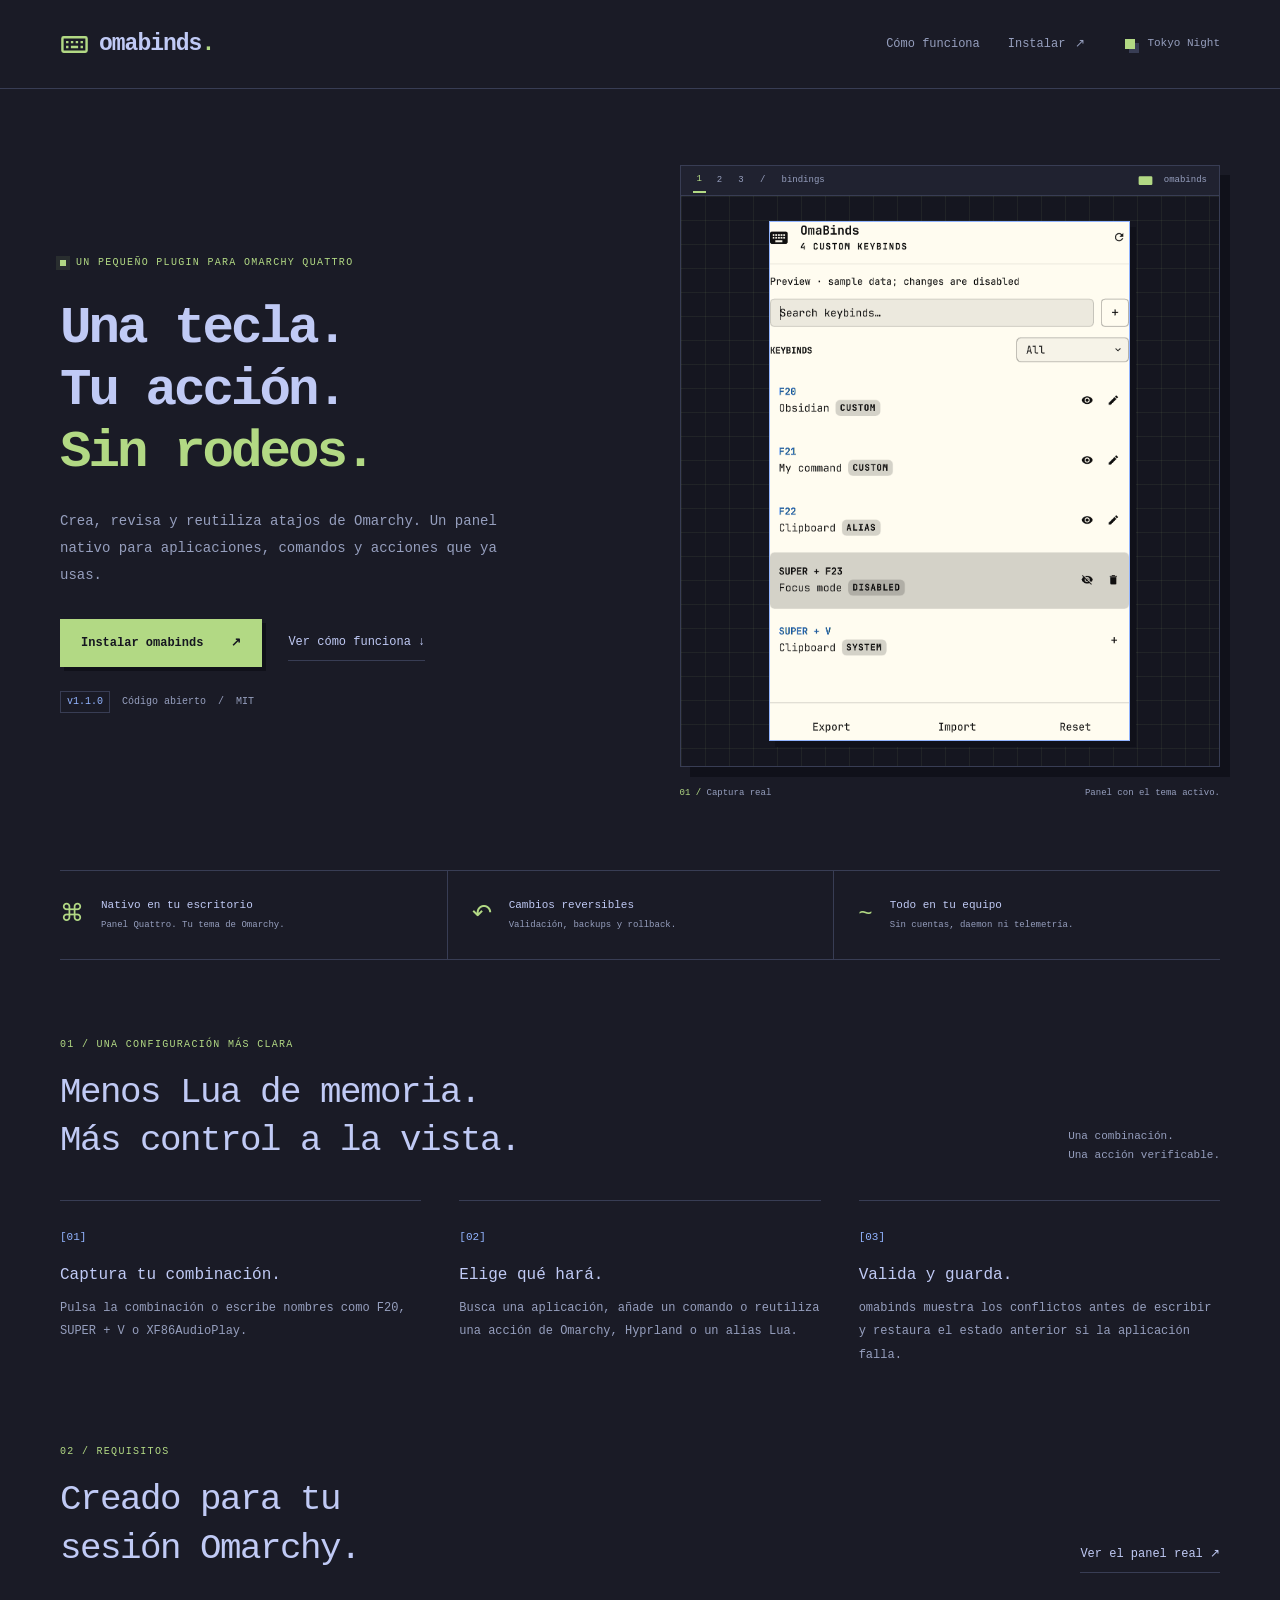
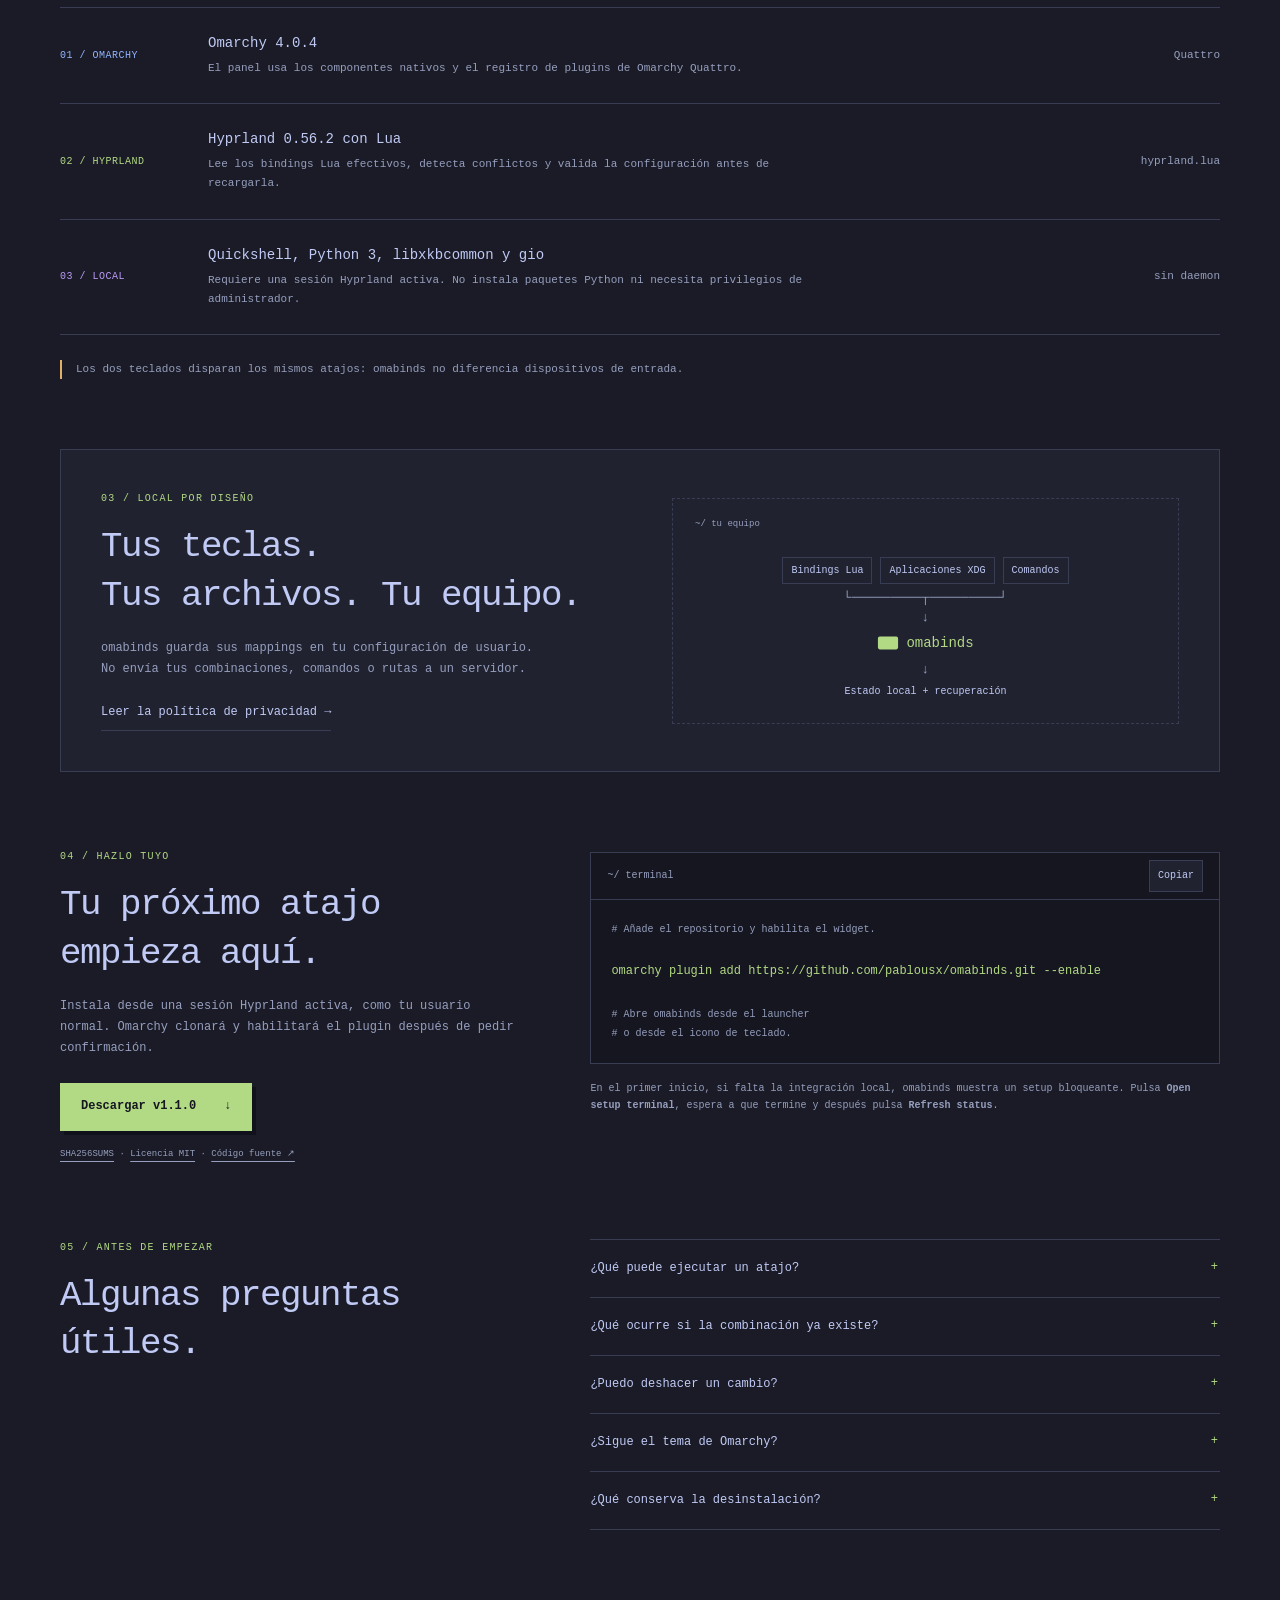
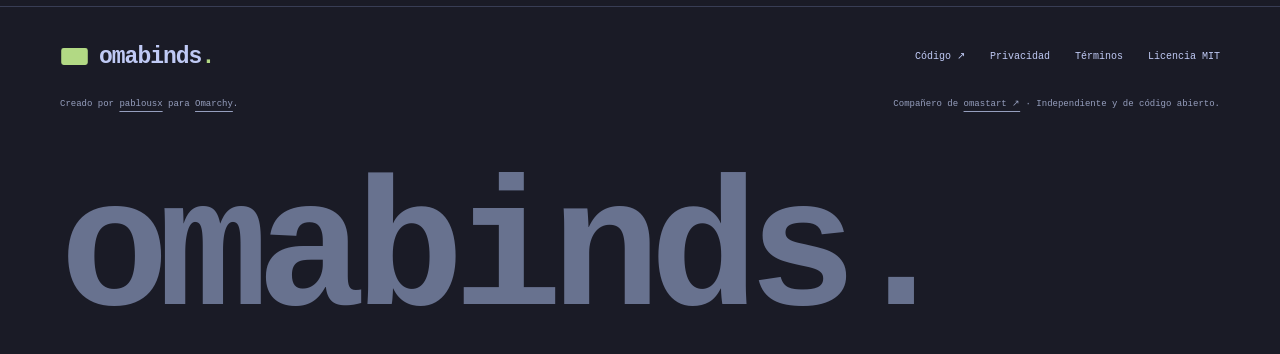
==== commit 1a3eb8e0: "Prepare omabinds 1.1.0" ====
--- a/docs/index.html
+++ b/docs/index.html
@@ -45,7 +45,7 @@
               <a class="button" href="#install">Instalar omabinds <span aria-hidden="true">↗</span></a>
               <a class="text-link" href="#how-it-works">Ver cómo funciona <span aria-hidden="true">↓</span></a>
             </div>
-            <p class="release"><span>v1.0.0</span> Código abierto <span aria-hidden="true">/</span> MIT</p>
+            <p class="release"><span>v1.1.0</span> Código abierto <span aria-hidden="true">/</span> MIT</p>
           </div>
           <figure class="preview actual-preview" aria-label="Captura real del panel de omabinds">
             <div class="desktop">
@@ -54,7 +54,7 @@
                 <span><svg viewBox="0 0 24 24" fill="currentColor" aria-hidden="true"><path d="M3 5h18a2 2 0 0 1 2 2v10a2 2 0 0 1-2 2H3a2 2 0 0 1-2-2V7a2 2 0 0 1 2-2Zm2 4h2v2H5V9Zm4 0h2v2H9V9Zm4 0h2v2h-2V9Zm4 0h2v2h-2V9ZM5 13h2v2H5v-2Zm4 0h6v2H9v-2Zm8 0h2v2h-2v-2Z" /></svg>&nbsp; omabinds</span>
               </div>
               <div class="wallpaper" aria-hidden="true"><span>⌘</span></div>
-              <div class="actual-window"><img src="preview.png" width="439" height="620" alt="Panel real de omabinds con un atajo personalizado y acciones del sistema" /></div>
+              <div class="actual-window"><img src="preview.png" width="510" height="735" alt="Panel real de omabinds con atajos sintéticos y acciones del sistema" /></div>
             </div>
             <figcaption><span><span class="accent">01 /</span> Captura real</span><span>Panel con el tema activo.</span></figcaption>
           </figure>
@@ -108,8 +108,8 @@
             <p class="eyebrow">04 / Hazlo tuyo</p>
             <h2 id="install-title">Tu próximo atajo<br />empieza aquí.</h2>
             <p>Instala desde una sesión Hyprland activa, como tu usuario normal. Omarchy clonará y habilitará el plugin después de pedir confirmación.</p>
-            <a class="button" href="https://github.com/pablousx/omabinds">Ver el repositorio <span aria-hidden="true">↗</span></a>
-            <p class="small">Código fuente · Licencia MIT · Sin paso de compilación</p>
+            <a class="button" href="https://github.com/pablousx/omabinds/releases/download/v1.1.0/omabinds-1.1.0.tar.gz">Descargar v1.1.0 <span aria-hidden="true">↓</span></a>
+            <p class="small"><a href="https://github.com/pablousx/omabinds/releases/download/v1.1.0/SHA256SUMS">SHA256SUMS</a> · <a href="https://github.com/pablousx/omabinds/releases/download/v1.1.0/LICENSE">Licencia MIT</a> · <a href="https://github.com/pablousx/omabinds">Código fuente ↗</a></p>
           </div>
           <div>
             <div class="terminal">
